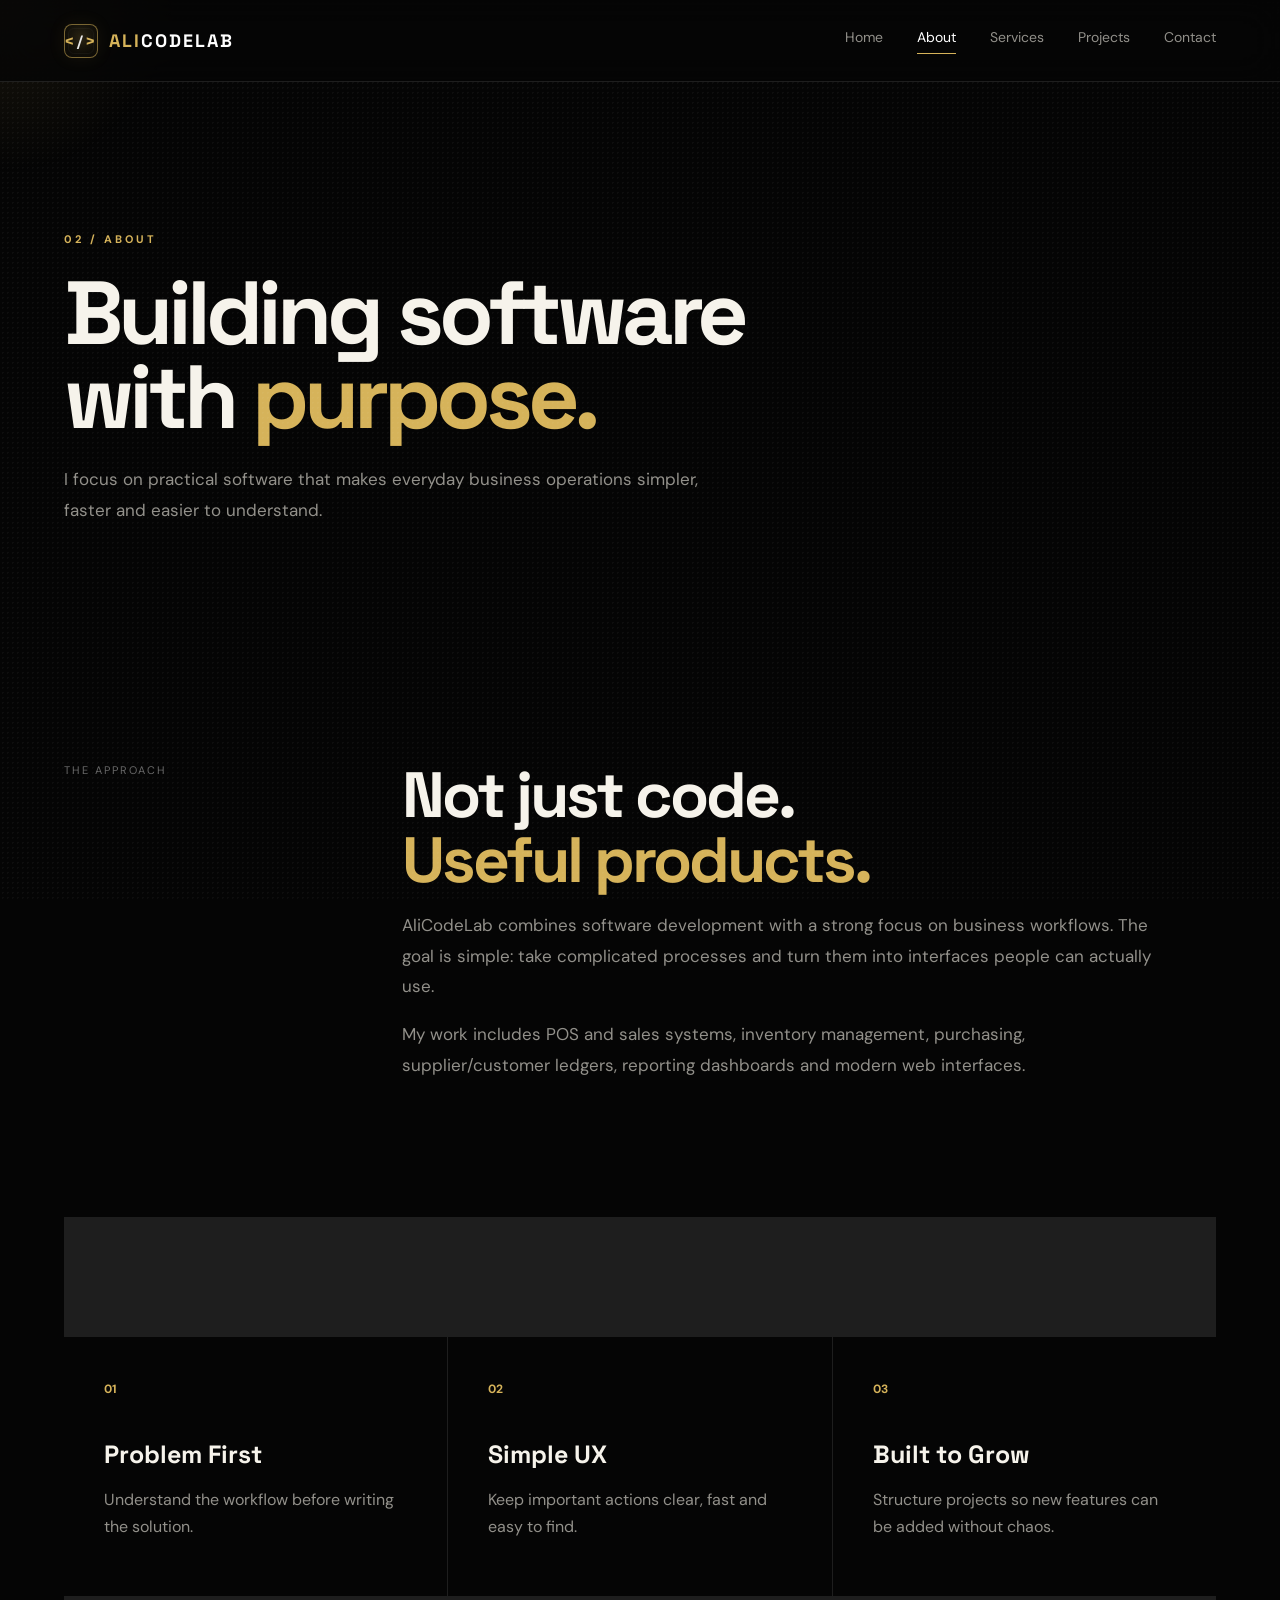
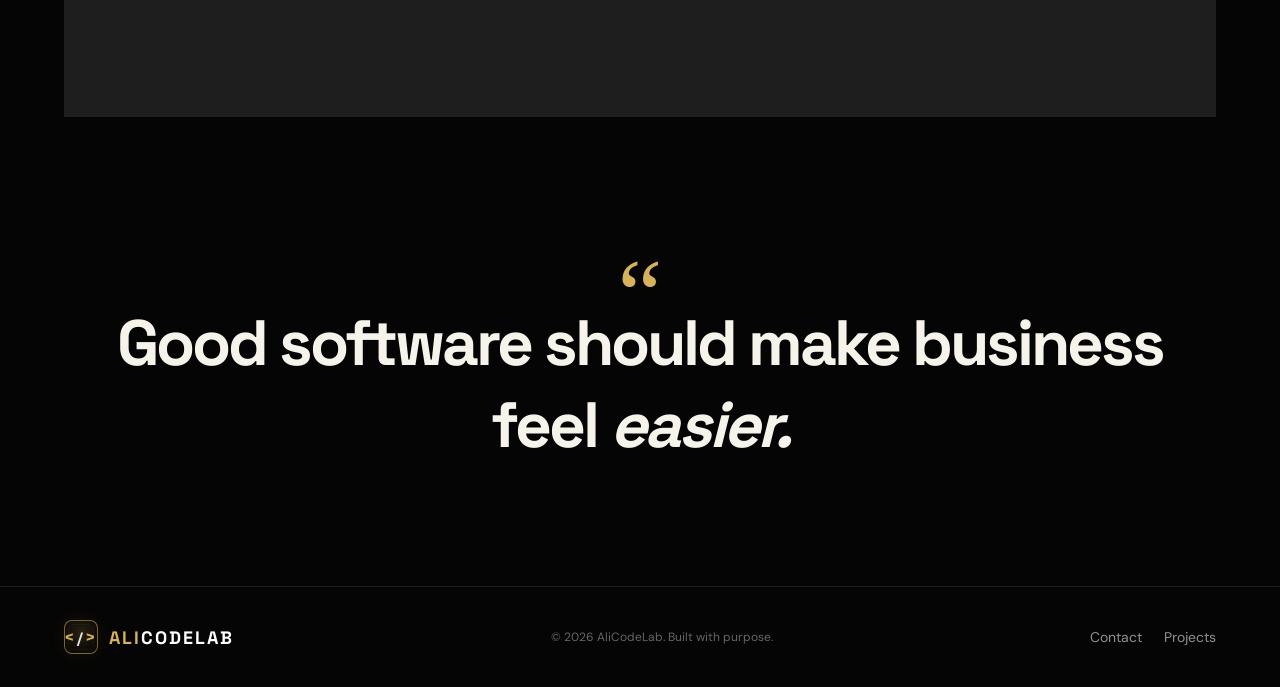
==== about.html @ af2ef1ea "Update print statement from 'Hello' to 'Goodbye'" ====
<!DOCTYPE html>
<html lang="en">

<head>
  <meta charset="UTF-8">
  <meta name="viewport" content="width=device-width, initial-scale=1.0">
  <meta name="description" content="About AliCodeLab software developer.">
  <title>About | AliCodeLab</title>
  <link rel="icon" type="image/svg+xml"
    href="data:image/svg+xml,%3Csvg xmlns='http://www.w3.org/2000/svg' viewBox='0 0 64 64'%3E%3Crect width='64' height='64' rx='14' fill='%23050505'/%3E%3Crect x='2' y='2' width='60' height='60' rx='12' fill='none' stroke='%23d6b35a' stroke-width='3'/%3E%3Cpath d='M24 20L12 32l12 12M40 20l12 12-12 12' fill='none' stroke='%23d6b35a' stroke-width='5' stroke-linecap='round' stroke-linejoin='round'/%3E%3Cpath d='M36 16L28 48' stroke='%23fff4c8' stroke-width='4' stroke-linecap='round'/%3E%3C/svg%3E">
  <style>
    @import url('https://fonts.googleapis.com/css2?family=DM+Sans:wght@400;500;600;700&family=Space+Grotesk:wght@400;500;600;700&display=swap');

    :root {
      --bg: #050505;
      --panel: #0d0d0d;
      --panel2: #111;
      --gold: #d6b35a;
      --gold2: #ffe6a0;
      --text: #f6f3eb;
      --muted: #92908a;
      --line: rgba(255, 255, 255, .10);
      --max: 1240px
    }

    * {
      box-sizing: border-box
    }

    html {
      scroll-behavior: smooth
    }

    body {
      margin: 0;
      background: var(--bg);
      color: var(--text);
      font-family: "DM Sans", sans-serif;
      overflow-x: hidden
    }

    body:before {
      content: "";
      position: fixed;
      inset: 0;
      pointer-events: none;
      opacity: .04;
      background-image: radial-gradient(#fff 1px, transparent 1px);
      background-size: 5px 5px;
      z-index: 10
    }

    .cursor-glow {
      position: fixed;
      width: 380px;
      height: 380px;
      border-radius: 50%;
      background: radial-gradient(circle, rgba(214, 179, 90, .10), transparent 65%);
      pointer-events: none;
      transform: translate(-50%, -50%);
      z-index: 0
    }

    .site-header {
      height: 82px;
      padding: 0 5vw;
      display: flex;
      align-items: center;
      justify-content: space-between;
      border-bottom: 1px solid var(--line);
      position: sticky;
      top: 0;
      background: rgba(5, 5, 5, .82);
      backdrop-filter: blur(18px);
      z-index: 20
    }

    .logo {
      display: flex;
      align-items: center;
      gap: 11px;
      font: 700 18px "Space Grotesk", sans-serif;
      letter-spacing: 2px;
      color: #fff;
      text-decoration: none;
      white-space: nowrap;
    }

    .logo-text b {
      color: var(--gold);
    }

    /* DEVELOPER ICON */
    .dev-icon {
      width: 34px;
      height: 34px;
      display: flex;
      align-items: center;
      justify-content: center;
      gap: 1px;
      border: 1px solid rgba(214, 179, 90, .55);
      background:
        radial-gradient(circle at 50% 40%,
          rgba(214, 179, 90, .18),
          rgba(214, 179, 90, .03) 65%,
          transparent 100%);
      color: var(--gold);
      border-radius: 8px;
      font: 700 17px "Space Grotesk", sans-serif;
      position: relative;
      box-shadow:
        0 0 18px rgba(214, 179, 90, .08),
        inset 0 0 15px rgba(214, 179, 90, .05);
      transition: .35s ease;
    }

    .dev-icon::before {
      content: "";
      position: absolute;
      inset: 3px;
      border-radius: 6px;
      border: 1px solid rgba(255, 255, 255, .035);
      pointer-events: none;
    }

    .dev-icon span:first-child {
      transform: translateX(1px);
    }

    .dev-icon span:last-child {
      transform: translateX(-1px);
    }

    .dev-icon i {
      font-style: normal;
      color: #fff;
      font-size: 15px;
      opacity: .9;
    }

    /* HOVER ANIMATION */
    .logo:hover .dev-icon {
      border-color: var(--gold);
      transform: translateY(-2px) rotate(-2deg);
      box-shadow:
        0 0 25px rgba(214, 179, 90, .20),
        inset 0 0 18px rgba(214, 179, 90, .08);
    }

    .nav {
      display: flex;
      gap: 34px
    }

    .nav a,
    .footer-links a {
      color: var(--muted);
      text-decoration: none;
      font-size: 14px;
      transition: .3s
    }

    .nav a:hover,
    .nav a.active,
    .footer-links a:hover {
      color: #fff
    }

    .nav a.active:after {
      content: "";
      display: block;
      height: 1px;
      background: var(--gold);
      margin-top: 7px
    }

    .menu-toggle {
      display: none;
      background: none;
      border: 0;
      color: #fff;
      font-size: 25px
    }

    .section {
      width: min(var(--max), 90vw);
      margin: auto;
      padding: 120px 0;
      position: relative;
      z-index: 1
    }

    .hero {
      min-height: calc(100vh - 82px);
      display: grid;
      grid-template-columns: 1.05fr .95fr;
      align-items: center;
      gap: 40px
    }

    .eyebrow {
      font-size: 11px;
      letter-spacing: 3px;
      color: var(--gold);
      font-weight: 700
    }

    .eyebrow span {
      display: inline-block;
      width: 8px;
      height: 8px;
      background: var(--gold);
      border-radius: 50%;
      margin-right: 10px;
      box-shadow: 0 0 18px var(--gold)
    }

    h1,
    h2,
    h3 {
      font-family: "Space Grotesk", sans-serif;
      margin: 0
    }

    h1 {
      font-size: clamp(55px, 7vw, 105px);
      line-height: .94;
      letter-spacing: -5px;
      margin: 25px 0
    }

    h1 em,
    h2 span {
      color: var(--gold);
      font-style: normal
    }

    .hero-text,
    .page-hero p {
      max-width: 660px;
      color: var(--muted);
      font-size: 17px;
      line-height: 1.8
    }

    .hero-actions {
      display: flex;
      gap: 14px;
      margin-top: 32px;
      flex-wrap: wrap
    }

    .btn {
      display: inline-flex;
      align-items: center;
      gap: 18px;
      padding: 15px 22px;
      border: 1px solid var(--line);
      border-radius: 2px;
      text-decoration: none;
      font-weight: 700;
      font-size: 13px;
      transition: .3s
    }

    .btn-gold {
      background: var(--gold);
      color: #090909;
      border-color: var(--gold)
    }

    .btn-gold:hover {
      background: var(--gold2);
      transform: translateY(-3px);
      box-shadow: 0 12px 35px rgba(214, 179, 90, .18)
    }

    .btn-ghost {
      color: #fff
    }

    .btn-ghost:hover {
      border-color: var(--gold);
      transform: translateY(-3px)
    }

    .mini-stats {
      display: flex;
      gap: 35px;
      margin-top: 65px
    }

    .mini-stats div {
      border-left: 1px solid var(--gold);
      padding-left: 14px
    }

    .mini-stats strong {
      display: block;
      font: 700 19px "Space Grotesk"
    }

    .mini-stats span {
      font-size: 11px;
      color: var(--muted);
      display: block;
      margin-top: 5px
    }

    .hero-visual {
      min-height: 590px;
      display: grid;
      place-items: center
    }

    .orb-wrap {
      width: min(530px, 90vw);
      height: 530px;
      position: relative
    }

    .orb {
      position: absolute;
      width: 310px;
      height: 310px;
      left: 50%;
      top: 50%;
      transform: translate(-50%, -50%);
      border-radius: 50%;
      background: radial-gradient(circle at 32% 28%, #fff4c8 0, #d6b35a 12%, #705622 42%, #17130a 72%, #050505 100%);
      box-shadow: inset -25px -25px 50px #000, 0 0 90px rgba(214, 179, 90, .16);
      animation: float 6s ease-in-out infinite
    }

    .orb:after {
      content: "";
      position: absolute;
      inset: 20px;
      border-radius: 50%;
      border: 1px solid rgba(255, 255, 255, .18)
    }

    .ring {
      position: absolute;
      border: 1px solid rgba(214, 179, 90, .35);
      border-radius: 50%;
      left: 50%;
      top: 50%;
      transform: translate(-50%, -50%) rotate(25deg)
    }

    .ring-a {
      width: 430px;
      height: 160px;
      animation: spin 11s linear infinite
    }

    .ring-b {
      width: 500px;
      height: 220px;
      transform: translate(-50%, -50%) rotate(-35deg);
      animation: spin 15s linear infinite reverse
    }

    .orbit-dot {
      position: absolute;
      width: 9px;
      height: 9px;
      background: var(--gold);
      border-radius: 50%;
      box-shadow: 0 0 20px var(--gold)
    }

    .dot-a {
      left: 16%;
      top: 48%
    }

    .dot-b {
      right: 15%;
      top: 33%
    }

    .visual-card {
      position: absolute;
      background: rgba(12, 12, 12, .8);
      border: 1px solid var(--line);
      padding: 15px 18px;
      backdrop-filter: blur(10px);
      box-shadow: 0 20px 60px #000
    }

    .visual-card span {
      color: var(--gold);
      font-size: 10px
    }

    .visual-card b {
      display: block;
      font: 700 16px "Space Grotesk";
      margin: 4px 0
    }

    .visual-card small {
      color: var(--muted)
    }

    .card-top {
      right: 2%;
      top: 15%
    }

    .card-bottom {
      left: 0;
      bottom: 15%
    }

    .marquee {
      border-top: 1px solid var(--line);
      border-bottom: 1px solid var(--line);
      padding: 18px 0;
      white-space: nowrap;
      overflow: hidden;
      color: #6f6d67;
      font: 600 12px "Space Grotesk";
      letter-spacing: 2px
    }

    .marquee div {
      animation: marquee 20s linear infinite
    }

    .intro-grid,
    .two-col {
      display: grid;
      grid-template-columns: 25% 1fr;
      gap: 50px
    }

    .section-label {
      font-size: 11px;
      letter-spacing: 2px;
      color: #666
    }

    .big-copy {
      max-width: 850px
    }

    .big-copy h2,
    .prose h2 {
      font-size: clamp(40px, 5vw, 70px);
      line-height: 1.02;
      letter-spacing: -3px
    }

    .big-copy p,
    .prose p {
      color: var(--muted);
      font-size: 17px;
      line-height: 1.8;
      max-width: 760px
    }

    .text-link {
      color: #fff;
      text-decoration: none;
      border-bottom: 1px solid var(--gold);
      padding-bottom: 5px;
      display: inline-block;
      margin-top: 18px
    }

    .text-link span {
      color: var(--gold);
      margin-left: 10px
    }

    .feature-grid {
      display: grid;
      grid-template-columns: repeat(3, 1fr);
      gap: 1px;
      background: var(--line);
      padding: 0
    }

    .feature {
      background: var(--bg);
      padding: 42px;
      min-height: 310px;
      transition: .4s
    }

    .feature:hover {
      background: var(--panel)
    }

    .feature-num {
      color: #555;
      font-size: 11px
    }

    .icon {
      font-size: 32px;
      color: var(--gold);
      margin: 35px 0 20px
    }

    .feature h3 {
      font-size: 24px
    }

    .feature p {
      color: var(--muted);
      line-height: 1.7
    }

    .dark-panel {
      width: 100%;
      padding-left: 10%;
      padding-right: 10%;
      background: linear-gradient(120deg, #101010, #070707);
      border-top: 1px solid var(--line);
      border-bottom: 1px solid var(--line);
      display: flex;
      justify-content: space-between;
      align-items: center;
      gap: 70px
    }

    .dark-panel h2 {
      font-size: clamp(40px, 5vw, 75px);
      line-height: .98;
      margin-top: 20px;
      letter-spacing: -3px
    }

    .dark-panel p {
      max-width: 420px;
      color: var(--muted);
      line-height: 1.8
    }

    .cta {
      text-align: center
    }

    .cta h2 {
      font-size: clamp(45px, 7vw, 90px);
      line-height: .95;
      letter-spacing: -4px;
      margin: 20px 0 40px
    }

    .page-hero {
      padding-top: 150px;
      padding-bottom: 100px
    }

    .page-hero h1 {
      max-width: 900px
    }

    .values {
      display: grid;
      grid-template-columns: repeat(3, 1fr);
      gap: 1px;
      background: var(--line)
    }

    .values article {
      background: var(--bg);
      padding: 40px
    }

    .values b {
      color: var(--gold);
      font-size: 12px
    }

    .values h3 {
      font-size: 25px;
      margin: 40px 0 12px
    }

    .values p {
      color: var(--muted);
      line-height: 1.7
    }

    .quote {
      border-top: 1px solid var(--line);
      text-align: center
    }

    .quote span {
      font: 100px Georgia;
      color: var(--gold);
      display: block;
      height: 65px
    }

    .quote h2 {
      font-size: clamp(38px, 5vw, 68px);
      letter-spacing: -3px
    }

    .service-list {
      padding-top: 30px
    }

    .service {
      display: grid;
      grid-template-columns: 70px 1fr 30px;
      gap: 30px;
      padding: 45px 0;
      border-top: 1px solid var(--line);
      transition: .3s
    }

    .service:last-child {
      border-bottom: 1px solid var(--line)
    }

    .service>span {
      color: var(--gold);
      font-size: 12px
    }

    .service h2 {
      font-size: 34px
    }

    .service p {
      color: var(--muted);
      max-width: 720px;
      line-height: 1.7
    }

    .service>b {
      font-size: 22px;
      color: var(--gold)
    }

    .tags {
      display: flex;
      gap: 8px;
      flex-wrap: wrap
    }

    .tags i {
      font-style: normal;
      font-size: 10px;
      color: #bbb;
      border: 1px solid var(--line);
      padding: 7px 10px
    }

    .project-grid {
      display: grid;
      grid-template-columns: 1fr 1fr;
      gap: 18px
    }

    .project-card {
      border: 1px solid var(--line);
      background: #0a0a0a;
      overflow: hidden
    }

    .project-card.featured {
      grid-column: 1/-1;
      display: grid;
      grid-template-columns: 1.2fr 1fr
    }

    .mock-screen {
      height: 350px;
      background: radial-gradient(circle at 50% 20%, #252015, #090909);
      border-bottom: 1px solid var(--line);
      padding: 35px;
      position: relative;
      overflow: hidden
    }

    .featured .mock-screen {
      height: 440px;
      border: 0
    }

    .mock-top {
      display: flex;
      justify-content: space-between;
      color: var(--gold);
      font: 700 12px "Space Grotesk"
    }

    .mock-top small {
      color: #888
    }

    .mock-chart {
      position: absolute;
      left: 45px;
      right: 45px;
      bottom: 70px;
      height: 150px;
      display: flex;
      align-items: end;
      gap: 10px
    }

    .mock-chart i {
      flex: 1;
      background: linear-gradient(#d6b35a, #4e3f1c);
      border-radius: 4px 4px 0 0;
      height: 30%;
      animation: bars 3s ease-in-out infinite alternate
    }

    .mock-chart i:nth-child(2) {
      height: 55%
    }

    .mock-chart i:nth-child(3) {
      height: 42%
    }

    .mock-chart i:nth-child(4) {
      height: 75%
    }

    .mock-chart i:nth-child(5) {
      height: 62%
    }

    .mock-chart i:nth-child(6) {
      height: 90%
    }

    .mock-cards {
      position: absolute;
      bottom: 25px;
      left: 45px;
      right: 45px;
      display: flex;
      gap: 10px
    }

    .mock-cards b {
      flex: 1;
      border: 1px solid var(--line);
      padding: 10px;
      font-size: 10px;
      color: #999
    }

    .project-info {
      padding: 28px
    }

    .project-info>span {
      font-size: 10px;
      color: var(--gold);
      letter-spacing: 2px
    }

    .project-info h2 {
      font-size: 27px;
      margin: 13px 0
    }

    .project-info p {
      color: var(--muted);
      line-height: 1.7
    }

    .pos {
      display: grid;
      grid-template-columns: 1fr 1fr;
      gap: 15px
    }

    .pos-menu,
    .pos-cart {
      background: #111;
      border: 1px solid var(--line);
      padding: 20px;
      display: flex;
      flex-direction: column;
      gap: 15px;
      font-size: 12px
    }

    .pos-menu>b,
    .pos-cart>b {
      color: var(--gold)
    }

    .pos-cart strong {
      color: var(--gold);
      font-size: 22px;
      margin-top: auto
    }

    .stock-bars {
      position: absolute;
      bottom: 45px;
      left: 45px;
      right: 45px;
      height: 220px;
      display: flex;
      gap: 22px;
      align-items: end
    }

    .stock-bars i {
      flex: 1;
      background: linear-gradient(#d6b35a, #2e2614);
      border-radius: 5px 5px 0 0
    }

    .report-number {
      font: 700 48px "Space Grotesk";
      color: var(--gold);
      margin-top: 20px
    }

    .report-lines {
      margin-top: 45px;
      display: grid;
      gap: 20px
    }

    .report-lines i {
      height: 10px;
      background: #28251d;
      width: 90%
    }

    .report-lines i:nth-child(2) {
      width: 70%
    }

    .report-lines i:nth-child(3) {
      width: 82%
    }

    .report-lines i:nth-child(4) {
      width: 52%
    }

    .contact-grid {
      display: grid;
      grid-template-columns: 1fr 1fr;
      gap: 100px
    }

    .contact-copy h2 {
      font-size: clamp(45px, 5vw, 70px);
      letter-spacing: -3px;
      margin: 22px 0
    }

    .contact-copy>p {
      color: var(--muted);
      line-height: 1.8;
      max-width: 500px
    }

    .contact-items {
      margin-top: 50px;
      display: grid;
      gap: 20px
    }

    .contact-items a {
      color: #fff;
      text-decoration: none;
      border-top: 1px solid var(--line);
      padding-top: 18px
    }

    .contact-items small {
      display: block;
      color: var(--gold);
      font-size: 9px;
      letter-spacing: 2px;
      margin-bottom: 7px
    }

    .contact-items strong {
      font-size: 18px
    }

    .contact-form {
      background: #0b0b0b;
      border: 1px solid var(--line);
      padding: 35px
    }

    .contact-form label {
      display: block;
      color: #aaa;
      font-size: 12px;
      margin-bottom: 22px
    }

    .contact-form input,
    .contact-form textarea {
      display: block;
      width: 100%;
      margin-top: 8px;
      background: #050505;
      border: 1px solid var(--line);
      color: #fff;
      padding: 14px;
      font: inherit;
      outline: 0
    }

    .contact-form input:focus,
    .contact-form textarea:focus {
      border-color: var(--gold)
    }

    .form-note {
      font-size: 10px;
      color: #666;
      line-height: 1.5
    }

    footer {
      border-top: 1px solid var(--line);
      padding: 30px 5vw;
      display: flex;
      justify-content: space-between;
      align-items: center;
      gap: 20px;
      color: #666;
      font-size: 12px
    }

    .footer-links {
      display: flex;
      gap: 22px
    }

    .reveal {
      opacity: 0;
      transform: translateY(25px);
      transition: opacity .8s, transform .8s
    }

    .reveal.show {
      opacity: 1;
      transform: none
    }

    @keyframes float {
      50% {
        transform: translate(-50%, -55%) scale(1.03)
      }
    }

    @keyframes spin {
      to {
        transform: translate(-50%, -50%) rotate(385deg)
      }
    }

    @keyframes marquee {
      to {
        transform: translateX(-50%)
      }
    }

    @keyframes bars {
      to {
        opacity: .65;
        transform: scaleY(.88);
        transform-origin: bottom
      }
    }

    @media(max-width:800px) {
      .site-header {
        height: 70px
      }

      .menu-toggle {
        display: block
      }

      .nav {
        display: none;
        position: absolute;
        top: 70px;
        left: 0;
        right: 0;
        background: #080808;
        border-bottom: 1px solid var(--line);
        padding: 20px 5vw;
        flex-direction: column;
        gap: 18px
      }

      .nav.open {
        display: flex
      }

      .nav a.active:after {
        display: none
      }

      .section {
        padding: 80px 0
      }

      .hero {
        grid-template-columns: 1fr;
        min-height: auto;
        padding-top: 80px
      }

      .hero-visual {
        min-height: 420px
      }

      .orb-wrap {
        height: 420px
      }

      .orb {
        width: 230px;
        height: 230px
      }

      .ring-a {
        width: 330px
      }

      .ring-b {
        width: 390px
      }

      .card-top {
        right: 0
      }

      .card-bottom {
        left: 0
      }

      .mini-stats {
        gap: 16px;
        flex-wrap: wrap;
        margin-top: 45px
      }

      .intro-grid,
      .two-col {
        grid-template-columns: 1fr;
        gap: 25px
      }

      .feature-grid,
      .values,
      .project-grid,
      .contact-grid {
        grid-template-columns: 1fr
      }

      .project-card.featured {
        grid-column: auto;
        display: block
      }

      .featured .mock-screen {
        height: 330px
      }

      .service {
        grid-template-columns: 40px 1fr
      }

      .service>b {
        display: none
      }

      .service h2 {
        font-size: 25px
      }

      .dark-panel {
        display: block;
        padding-left: 5vw;
        padding-right: 5vw
      }

      .dark-panel p {
        margin-top: 30px
      }

      .cta h2 {
        letter-spacing: -2px
      }

      footer {
        flex-direction: column;
        align-items: flex-start
      }

      .page-hero h1 {
        font-size: 58px;
        letter-spacing: -3px
      }
    }
  </style>
</head>

<body>
  <div class="cursor-glow"></div>
  <header class="site-header">
    <a class="logo" href="index.html">

      <span class="dev-icon" aria-hidden="true">
        <span>&lt;</span>
        <i>/</i>
        <span>&gt;</span>
      </span>

      <span class="logo-text">
        <b>ALI</b>CODELAB
      </span>

    </a>

    <button class="menu-toggle">☰</button>
    <nav class="nav"><a href="index.html">Home</a><a class="active" href="about.html">About</a><a
        href="services.html">Services</a><a href="projects.html">Projects</a><a href="contact.html">Contact</a></nav>
  </header>
  <main>
    <section class="page-hero section">
      <div class="eyebrow">02 / ABOUT</div>
      <h1>Building software<br>with <em>purpose.</em></h1>
      <p>I focus on practical software that makes everyday business operations simpler, faster and easier to understand.
      </p>
    </section>
    <section class="section two-col">
      <div class="section-label">THE APPROACH</div>
      <div class="prose">
        <h2>Not just code.<br><span>Useful products.</span></h2>
        <p>AliCodeLab combines software development with a strong focus on business workflows. The goal is simple: take
          complicated processes and turn them into interfaces people can actually use.</p>
        <p>My work includes POS and sales systems, inventory management, purchasing, supplier/customer ledgers,
          reporting dashboards and modern web interfaces.</p>
      </div>
    </section>
    <section class="section values">
      <article><b>01</b>
        <h3>Problem First</h3>
        <p>Understand the workflow before writing the solution.</p>
      </article>
      <article><b>02</b>
        <h3>Simple UX</h3>
        <p>Keep important actions clear, fast and easy to find.</p>
      </article>
      <article><b>03</b>
        <h3>Built to Grow</h3>
        <p>Structure projects so new features can be added without chaos.</p>
      </article>
    </section>
    <section class="section quote"><span>“</span>
      <h2>Good software should make business feel <em>easier.</em></h2>
    </section>
  </main>
  <footer>
    <a class="logo" href="index.html">

      <span class="dev-icon" aria-hidden="true">
        <span>&lt;</span>
        <i>/</i>
        <span>&gt;</span>
      </span>

      <span class="logo-text">
        <b>ALI</b>CODELAB
      </span>

    </a>
    <p>© 2026 AliCodeLab. Built with purpose.</p>
    <div class="footer-links"><a href="contact.html">Contact</a><a href="projects.html">Projects</a></div>
  </footer>
  <script>
    const menu = document.querySelector('.menu-toggle'), nav = document.querySelector('.nav'); if (menu) menu.addEventListener('click', () => nav.classList.toggle('open'));
    const glow = document.querySelector('.cursor-glow'); window.addEventListener('pointermove', e => { if (glow) { glow.style.left = e.clientX + 'px'; glow.style.top = e.clientY + 'px' } });
    const obs = new IntersectionObserver(entries => entries.forEach(e => { if (e.isIntersecting) e.target.classList.add('show') }), { threshold: .12 }); document.querySelectorAll('.reveal').forEach(el => obs.observe(el));
    document.querySelectorAll('a[href]').forEach(a => { if (a.hostname === location.hostname && a.pathname === location.pathname && a.hash) { a.addEventListener('click', e => { const t = document.querySelector(a.hash); if (t) { e.preventDefault(); t.scrollIntoView({ behavior: 'smooth' }) } }) } });
  </script>
</body>

</html>
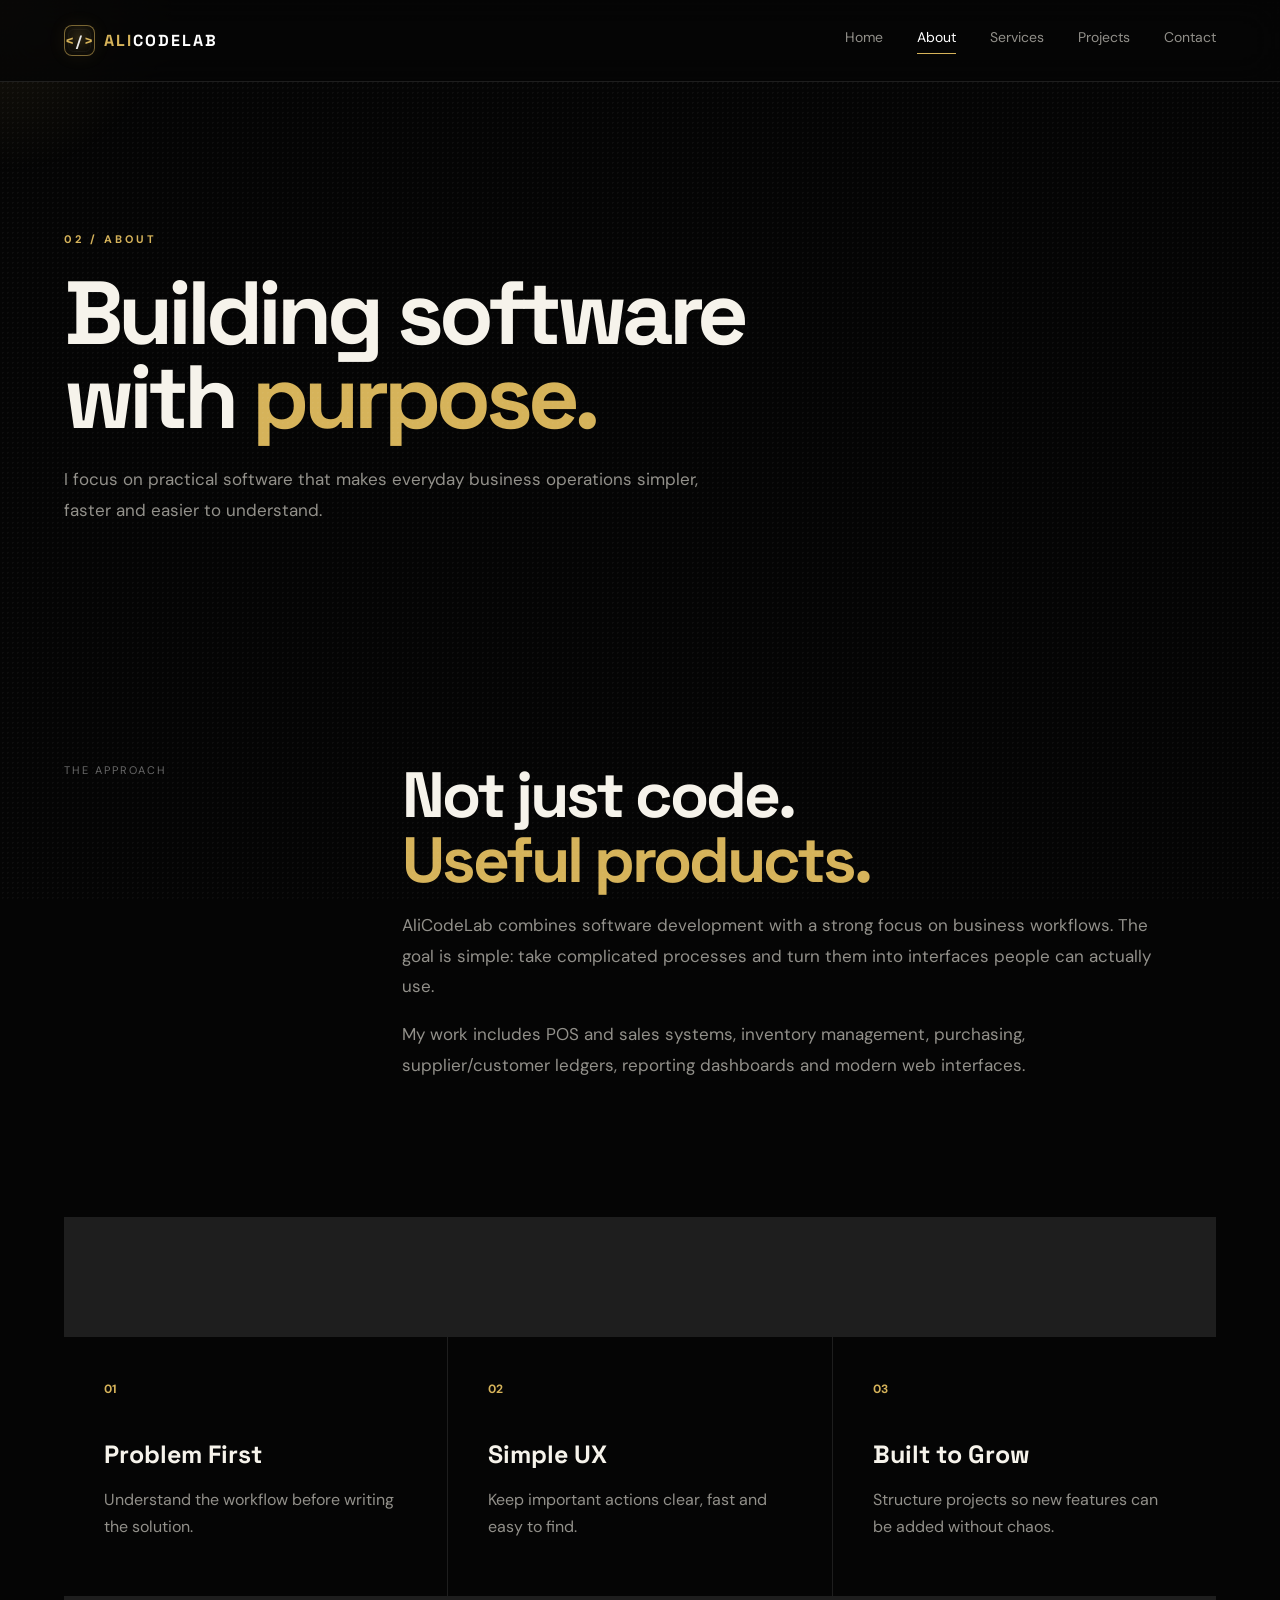
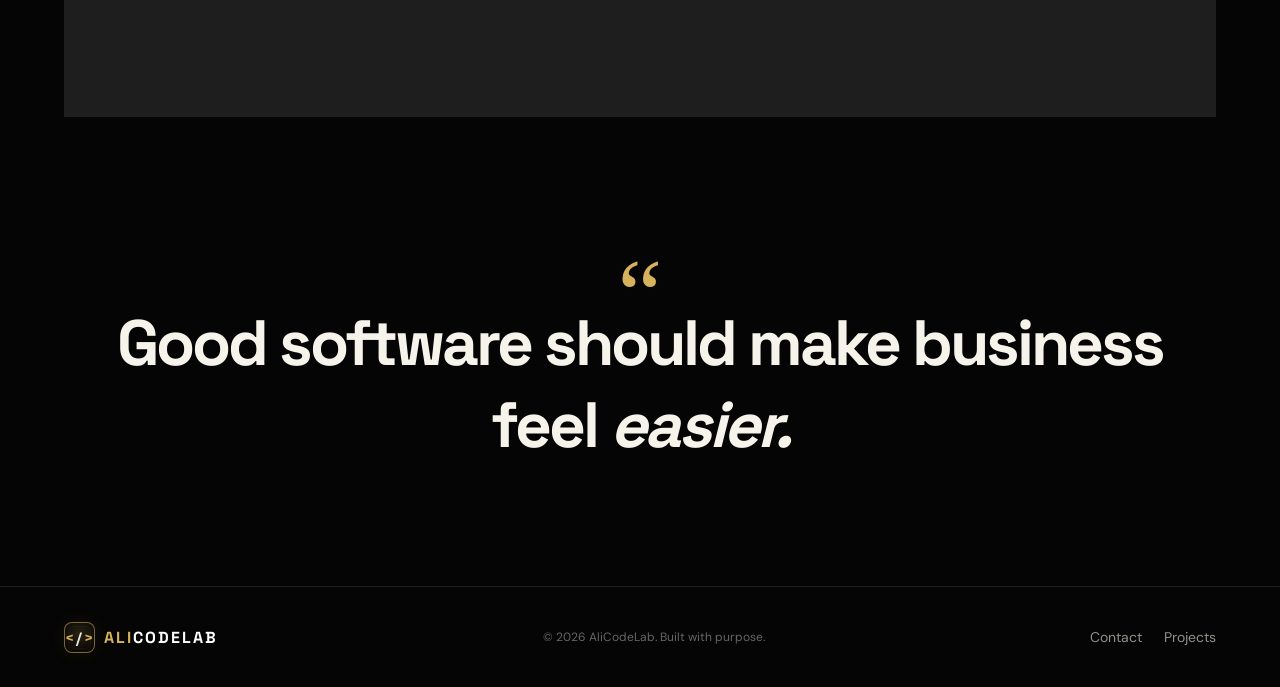
==== commit 07d51c47: "Enhance styles for logo and dev icon Added styles for logo and developer icon." ====
--- a/about.html
+++ b/about.html
@@ -1115,6 +1115,17 @@
         font-size: 58px;
         letter-spacing: -3px
       }
+    }
+
+    .logo {
+      gap: 9px;
+      font-size: 16px;
+    }
+
+    .dev-icon {
+      width: 31px;
+      height: 31px;
+      font-size: 15px;
     }
   </style>
 </head>
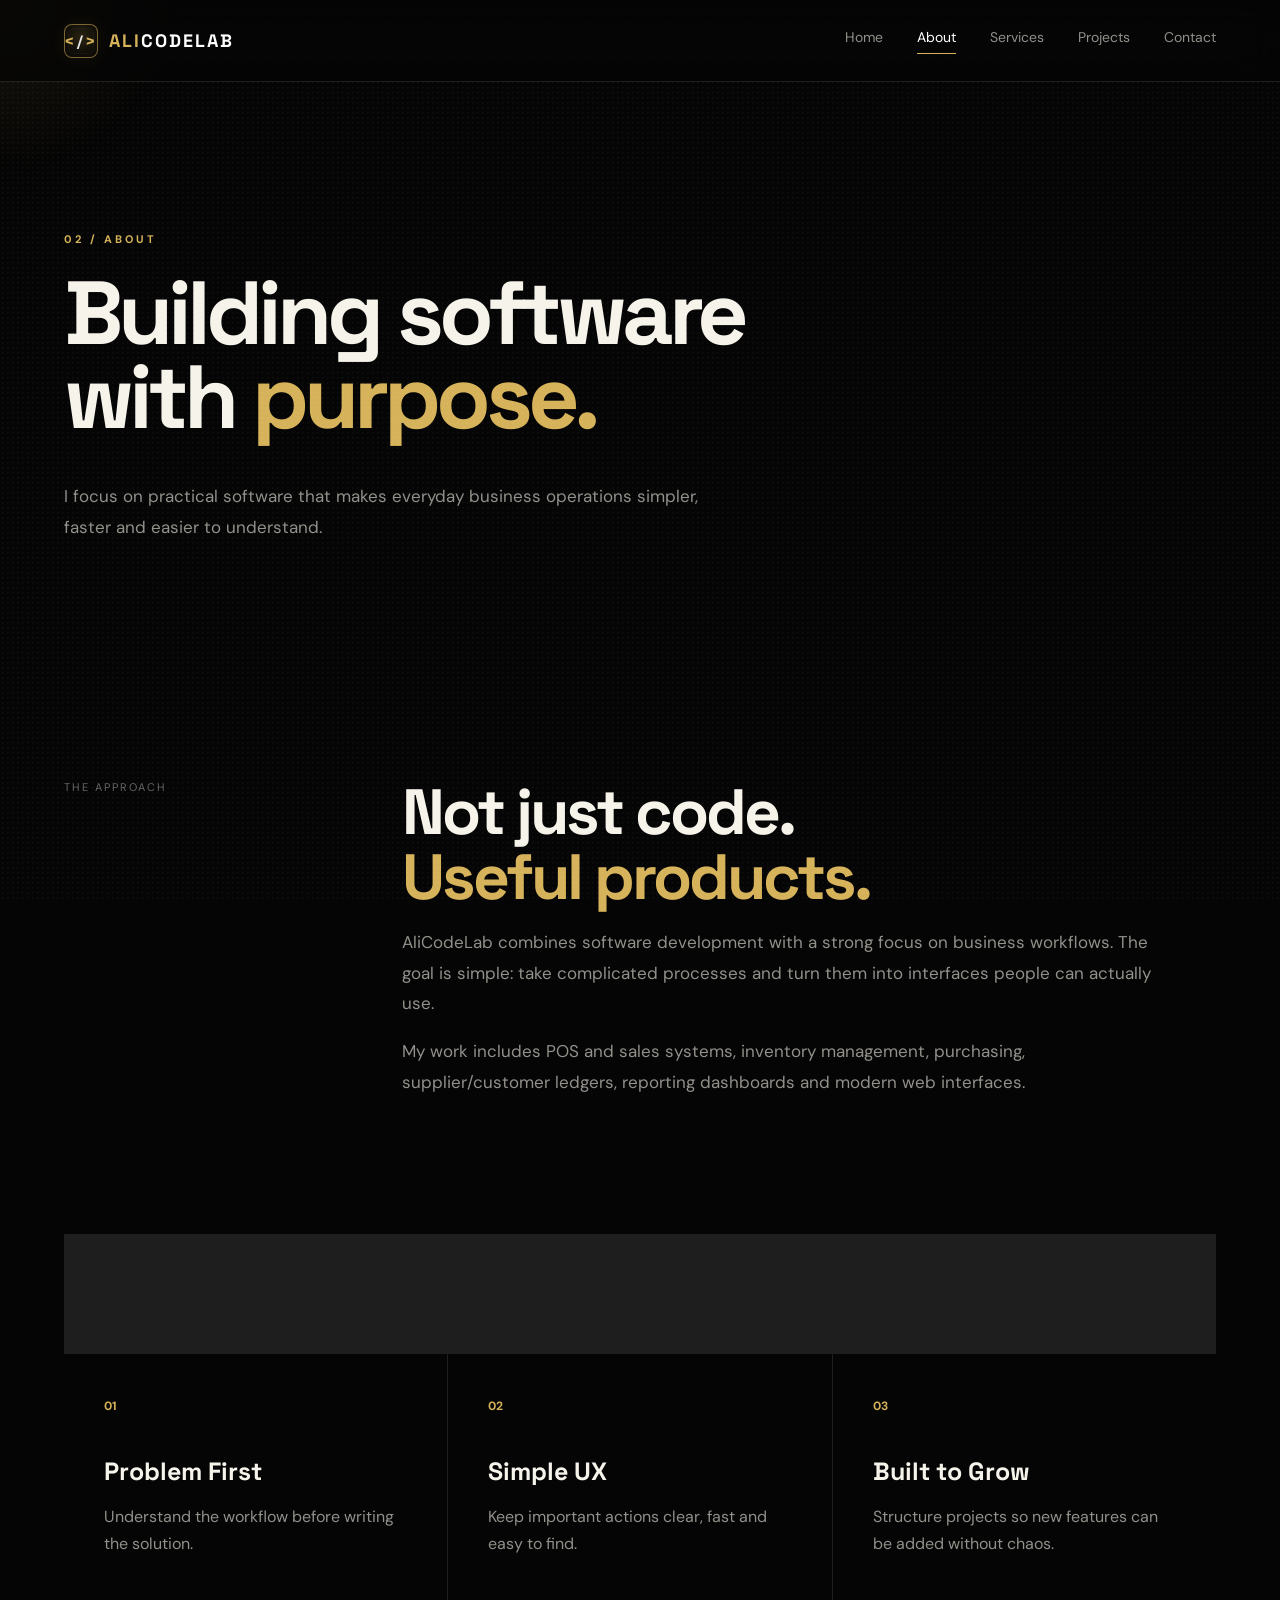
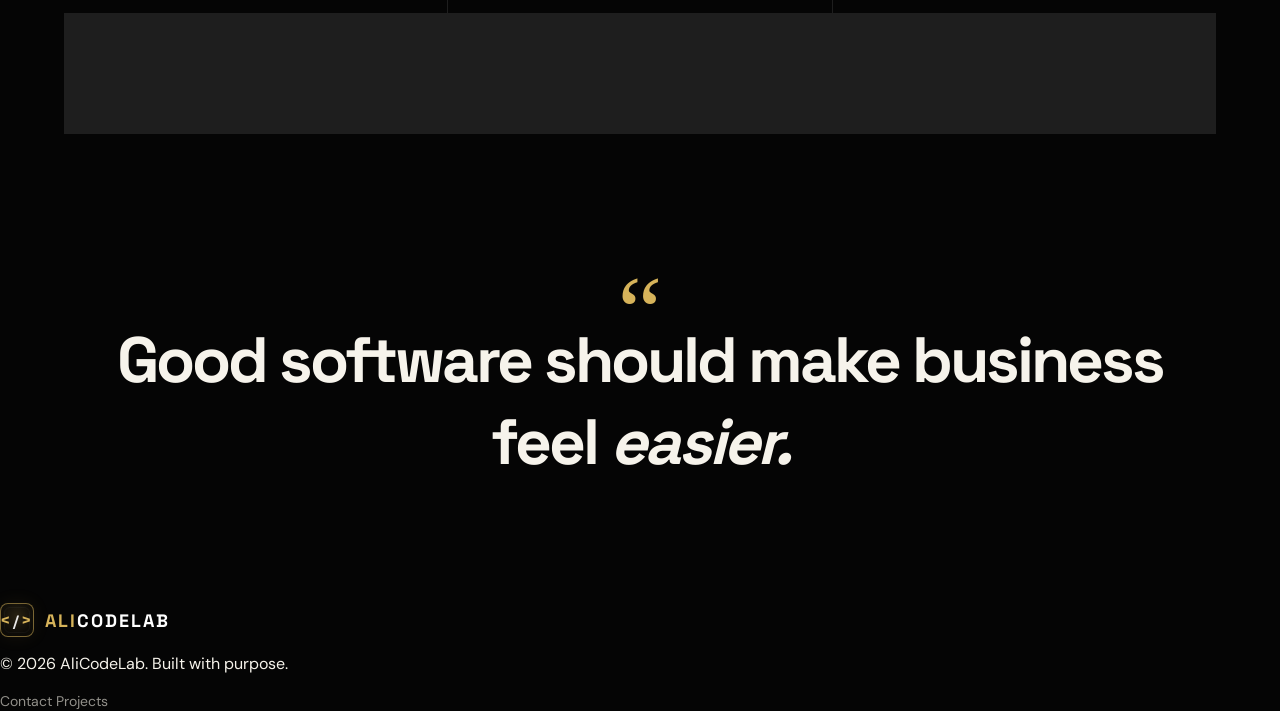
==== commit 37f07627: "Add files via upload" ====
--- a/about.html
+++ b/about.html
@@ -5,9 +5,13 @@
   <meta charset="UTF-8">
   <meta name="viewport" content="width=device-width, initial-scale=1.0">
   <meta name="description" content="About AliCodeLab software developer.">
+  <meta name="theme-color" content="#050505">
   <title>About | AliCodeLab</title>
+
+  <!-- PREMIUM BLACK + GOLD DEVELOPER FAVICON -->
   <link rel="icon" type="image/svg+xml"
-    href="data:image/svg+xml,%3Csvg xmlns='http://www.w3.org/2000/svg' viewBox='0 0 64 64'%3E%3Crect width='64' height='64' rx='14' fill='%23050505'/%3E%3Crect x='2' y='2' width='60' height='60' rx='12' fill='none' stroke='%23d6b35a' stroke-width='3'/%3E%3Cpath d='M24 20L12 32l12 12M40 20l12 12-12 12' fill='none' stroke='%23d6b35a' stroke-width='5' stroke-linecap='round' stroke-linejoin='round'/%3E%3Cpath d='M36 16L28 48' stroke='%23fff4c8' stroke-width='4' stroke-linecap='round'/%3E%3C/svg%3E">
+    href="data:image/svg+xml,%3Csvg xmlns='http://www.w3.org/2000/svg' viewBox='0 0 64 64'%3E%3Cdefs%3E%3CradialGradient id='bg' cx='50%25' cy='35%25'%3E%3Cstop offset='0' stop-color='%23201b0f'/%3E%3Cstop offset='0.65' stop-color='%230d0d0d'/%3E%3Cstop offset='1' stop-color='%23030303'/%3E%3C/radialGradient%3E%3Cfilter id='glow'%3E%3CfeGaussianBlur stdDeviation='2.2' result='blur'/%3E%3CfeMerge%3E%3CfeMergeNode in='blur'/%3E%3CfeMergeNode in='SourceGraphic'/%3E%3C/feMerge%3E%3C/filter%3E%3C/defs%3E%3Crect x='3' y='3' width='58' height='58' rx='14' fill='url(%23bg)' stroke='%23d6b35a' stroke-width='2'/%3E%3Crect x='7' y='7' width='50' height='50' rx='11' fill='none' stroke='%23d6b35a' stroke-opacity='.18'/%3E%3Cpath d='M25 20 L14 32 L25 44' fill='none' stroke='%23d6b35a' stroke-width='4.5' stroke-linecap='round' stroke-linejoin='round' filter='url(%23glow)'/%3E%3Cpath d='M39 20 L50 32 L39 44' fill='none' stroke='%23d6b35a' stroke-width='4.5' stroke-linecap='round' stroke-linejoin='round' filter='url(%23glow)'/%3E%3Cpath d='M36 17 L28 47' fill='none' stroke='%23fff1c4' stroke-width='3.5' stroke-linecap='round'/%3E%3Ccircle cx='32' cy='10' r='1.5' fill='%23ffe6a0'/%3E%3C/svg%3E">
+
   <style>
     @import url('https://fonts.googleapis.com/css2?family=DM+Sans:wght@400;500;600;700&family=Space+Grotesk:wght@400;500;600;700&display=swap');
 
@@ -60,6 +64,10 @@
       transform: translate(-50%, -50%);
       z-index: 0
     }
+
+    /* ================================
+       HEADER
+    ================================= */
 
     .site-header {
       height: 82px;
@@ -179,8 +187,13 @@
       background: none;
       border: 0;
       color: #fff;
-      font-size: 25px
-    }
+      font-size: 25px;
+      cursor: pointer
+    }
+
+    /* ================================
+       GENERAL
+    ================================= */
 
     .section {
       width: min(var(--max), 90vw);
@@ -307,127 +320,21 @@
       margin-top: 5px
     }
 
-    .hero-visual {
-      min-height: 590px;
-      display: grid;
-      place-items: center
-    }
-
-    .orb-wrap {
-      width: min(530px, 90vw);
-      height: 530px;
-      position: relative
-    }
-
-    .orb {
-      position: absolute;
-      width: 310px;
-      height: 310px;
-      left: 50%;
-      top: 50%;
-      transform: translate(-50%, -50%);
-      border-radius: 50%;
-      background: radial-gradient(circle at 32% 28%, #fff4c8 0, #d6b35a 12%, #705622 42%, #17130a 72%, #050505 100%);
-      box-shadow: inset -25px -25px 50px #000, 0 0 90px rgba(214, 179, 90, .16);
-      animation: float 6s ease-in-out infinite
-    }
-
-    .orb:after {
-      content: "";
-      position: absolute;
-      inset: 20px;
-      border-radius: 50%;
-      border: 1px solid rgba(255, 255, 255, .18)
-    }
-
-    .ring {
-      position: absolute;
-      border: 1px solid rgba(214, 179, 90, .35);
-      border-radius: 50%;
-      left: 50%;
-      top: 50%;
-      transform: translate(-50%, -50%) rotate(25deg)
-    }
-
-    .ring-a {
-      width: 430px;
-      height: 160px;
-      animation: spin 11s linear infinite
-    }
-
-    .ring-b {
-      width: 500px;
-      height: 220px;
-      transform: translate(-50%, -50%) rotate(-35deg);
-      animation: spin 15s linear infinite reverse
-    }
-
-    .orbit-dot {
-      position: absolute;
-      width: 9px;
-      height: 9px;
-      background: var(--gold);
-      border-radius: 50%;
-      box-shadow: 0 0 20px var(--gold)
-    }
-
-    .dot-a {
-      left: 16%;
-      top: 48%
-    }
-
-    .dot-b {
-      right: 15%;
-      top: 33%
-    }
-
-    .visual-card {
-      position: absolute;
-      background: rgba(12, 12, 12, .8);
-      border: 1px solid var(--line);
-      padding: 15px 18px;
-      backdrop-filter: blur(10px);
-      box-shadow: 0 20px 60px #000
-    }
-
-    .visual-card span {
-      color: var(--gold);
-      font-size: 10px
-    }
-
-    .visual-card b {
-      display: block;
-      font: 700 16px "Space Grotesk";
-      margin: 4px 0
-    }
-
-    .visual-card small {
-      color: var(--muted)
-    }
-
-    .card-top {
-      right: 2%;
-      top: 15%
-    }
-
-    .card-bottom {
-      left: 0;
-      bottom: 15%
-    }
-
-    .marquee {
-      border-top: 1px solid var(--line);
-      border-bottom: 1px solid var(--line);
-      padding: 18px 0;
-      white-space: nowrap;
-      overflow: hidden;
-      color: #6f6d67;
-      font: 600 12px "Space Grotesk";
-      letter-spacing: 2px
-    }
-
-    .marquee div {
-      animation: marquee 20s linear infinite
+    /* ================================
+       ABOUT PAGE
+    ================================= */
+
+    .page-hero {
+      padding-top: 150px;
+      padding-bottom: 100px;
+      min-height: 62vh;
+      display: flex;
+      flex-direction: column;
+      justify-content: center
+    }
+
+    .page-hero h1 {
+      max-width: 900px
     }
 
     .intro-grid,
@@ -476,91 +383,6 @@
       margin-left: 10px
     }
 
-    .feature-grid {
-      display: grid;
-      grid-template-columns: repeat(3, 1fr);
-      gap: 1px;
-      background: var(--line);
-      padding: 0
-    }
-
-    .feature {
-      background: var(--bg);
-      padding: 42px;
-      min-height: 310px;
-      transition: .4s
-    }
-
-    .feature:hover {
-      background: var(--panel)
-    }
-
-    .feature-num {
-      color: #555;
-      font-size: 11px
-    }
-
-    .icon {
-      font-size: 32px;
-      color: var(--gold);
-      margin: 35px 0 20px
-    }
-
-    .feature h3 {
-      font-size: 24px
-    }
-
-    .feature p {
-      color: var(--muted);
-      line-height: 1.7
-    }
-
-    .dark-panel {
-      width: 100%;
-      padding-left: 10%;
-      padding-right: 10%;
-      background: linear-gradient(120deg, #101010, #070707);
-      border-top: 1px solid var(--line);
-      border-bottom: 1px solid var(--line);
-      display: flex;
-      justify-content: space-between;
-      align-items: center;
-      gap: 70px
-    }
-
-    .dark-panel h2 {
-      font-size: clamp(40px, 5vw, 75px);
-      line-height: .98;
-      margin-top: 20px;
-      letter-spacing: -3px
-    }
-
-    .dark-panel p {
-      max-width: 420px;
-      color: var(--muted);
-      line-height: 1.8
-    }
-
-    .cta {
-      text-align: center
-    }
-
-    .cta h2 {
-      font-size: clamp(45px, 7vw, 90px);
-      line-height: .95;
-      letter-spacing: -4px;
-      margin: 20px 0 40px
-    }
-
-    .page-hero {
-      padding-top: 150px;
-      padding-bottom: 100px
-    }
-
-    .page-hero h1 {
-      max-width: 900px
-    }
-
     .values {
       display: grid;
       grid-template-columns: repeat(3, 1fr);
@@ -570,7 +392,13 @@
 
     .values article {
       background: var(--bg);
-      padding: 40px
+      padding: 40px;
+      transition: .4s
+    }
+
+    .values article:hover {
+      background: var(--panel);
+      transform: translateY(-5px)
     }
 
     .values b {
@@ -605,369 +433,38 @@
       letter-spacing: -3px
     }
 
-    .service-list {
-      padding-top: 30px
-    }
-
-    .service {
-      display: grid;
-      grid-template-columns: 70px 1fr 30px;
-      gap: 30px;
-      padding: 45px 0;
-      border-top: 1px solid var(--line);
-      transition: .3s
-    }
-
-    .service:last-child {
-      border-bottom: 1px solid var(--line)
-    }
-
-    .service>span {
-      color: var(--gold);
-      font-size: 12px
-    }
-
-    .service h2 {
-      font-size: 34px
-    }
-
-    .service p {
-      color: var(--muted);
-      max-width: 720px;
-      line-height: 1.7
-    }
-
-    .service>b {
-      font-size: 22px;
-      color: var(--gold)
-    }
-
-    .tags {
-      display: flex;
-      gap: 8px;
-      flex-wrap: wrap
-    }
-
-    .tags i {
-      font-style: normal;
-      font-size: 10px;
-      color: #bbb;
-      border: 1px solid var(--line);
-      padding: 7px 10px
-    }
-
-    .project-grid {
-      display: grid;
-      grid-template-columns: 1fr 1fr;
-      gap: 18px
-    }
-
-    .project-card {
-      border: 1px solid var(--line);
-      background: #0a0a0a;
-      overflow: hidden
-    }
-
-    .project-card.featured {
-      grid-column: 1/-1;
-      display: grid;
-      grid-template-columns: 1.2fr 1fr
-    }
-
-    .mock-screen {
-      height: 350px;
-      background: radial-gradient(circle at 50% 20%, #252015, #090909);
-      border-bottom: 1px solid var(--line);
-      padding: 35px;
-      position: relative;
-      overflow: hidden
-    }
-
-    .featured .mock-screen {
-      height: 440px;
-      border: 0
-    }
-
-    .mock-top {
-      display: flex;
-      justify-content: space-between;
-      color: var(--gold);
-      font: 700 12px "Space Grotesk"
-    }
-
-    .mock-top small {
-      color: #888
-    }
-
-    .mock-chart {
-      position: absolute;
-      left: 45px;
-      right: 45px;
-      bottom: 70px;
-      height: 150px;
-      display: flex;
-      align-items: end;
-      gap: 10px
-    }
-
-    .mock-chart i {
-      flex: 1;
-      background: linear-gradient(#d6b35a, #4e3f1c);
-      border-radius: 4px 4px 0 0;
-      height: 30%;
-      animation: bars 3s ease-in-out infinite alternate
-    }
-
-    .mock-chart i:nth-child(2) {
-      height: 55%
-    }
-
-    .mock-chart i:nth-child(3) {
-      height: 42%
-    }
-
-    .mock-chart i:nth-child(4) {
-      height: 75%
-    }
-
-    .mock-chart i:nth-child(5) {
-      height: 62%
-    }
-
-    .mock-chart i:nth-child(6) {
-      height: 90%
-    }
-
-    .mock-cards {
-      position: absolute;
-      bottom: 25px;
-      left: 45px;
-      right: 45px;
-      display: flex;
-      gap: 10px
-    }
-
-    .mock-cards b {
-      flex: 1;
-      border: 1px solid var(--line);
-      padding: 10px;
-      font-size: 10px;
-      color: #999
-    }
-
-    .project-info {
-      padding: 28px
-    }
-
-    .project-info>span {
-      font-size: 10px;
-      color: var(--gold);
-      letter-spacing: 2px
-    }
-
-    .project-info h2 {
-      font-size: 27px;
-      margin: 13px 0
-    }
-
-    .project-info p {
-      color: var(--muted);
-      line-height: 1.7
-    }
-
-    .pos {
-      display: grid;
-      grid-template-columns: 1fr 1fr;
-      gap: 15px
-    }
-
-    .pos-menu,
-    .pos-cart {
-      background: #111;
-      border: 1px solid var(--line);
-      padding: 20px;
-      display: flex;
-      flex-direction: column;
-      gap: 15px;
-      font-size: 12px
-    }
-
-    .pos-menu>b,
-    .pos-cart>b {
-      color: var(--gold)
-    }
-
-    .pos-cart strong {
-      color: var(--gold);
-      font-size: 22px;
-      margin-top: auto
-    }
-
-    .stock-bars {
-      position: absolute;
-      bottom: 45px;
-      left: 45px;
-      right: 45px;
-      height: 220px;
-      display: flex;
-      gap: 22px;
-      align-items: end
-    }
-
-    .stock-bars i {
-      flex: 1;
-      background: linear-gradient(#d6b35a, #2e2614);
-      border-radius: 5px 5px 0 0
-    }
-
-    .report-number {
-      font: 700 48px "Space Grotesk";
-      color: var(--gold);
-      margin-top: 20px
-    }
-
-    .report-lines {
-      margin-top: 45px;
-      display: grid;
-      gap: 20px
-    }
-
-    .report-lines i {
-      height: 10px;
-      background: #28251d;
-      width: 90%
-    }
-
-    .report-lines i:nth-child(2) {
-      width: 70%
-    }
-
-    .report-lines i:nth-child(3) {
-      width: 82%
-    }
-
-    .report-lines i:nth-child(4) {
-      width: 52%
-    }
-
-    .contact-grid {
-      display: grid;
-      grid-template-columns: 1fr 1fr;
-      gap: 100px
-    }
-
-    .contact-copy h2 {
-      font-size: clamp(45px, 5vw, 70px);
-      letter-spacing: -3px;
-      margin: 22px 0
-    }
-
-    .contact-copy>p {
-      color: var(--muted);
-      line-height: 1.8;
-      max-width: 500px
-    }
-
-    .contact-items {
-      margin-top: 50px;
-      display: grid;
-      gap: 20px
-    }
-
-    .contact-items a {
-      color: #fff;
-      text-decoration: none;
-      border-top: 1px solid var(--line);
-      padding-top: 18px
-    }
-
-    .contact-items small {
-      display: block;
-      color: var(--gold);
-      font-size: 9px;
-      letter-spacing: 2px;
-      margin-bottom: 7px
-    }
-
-    .contact-items strong {
-      font-size: 18px
-    }
-
-    .contact-form {
-      background: #0b0b0b;
-      border: 1px solid var(--line);
-      padding: 35px
-    }
-
-    .contact-form label {
-      display: block;
-      color: #aaa;
-      font-size: 12px;
-      margin-bottom: 22px
-    }
-
-    .contact-form input,
-    .contact-form textarea {
-      display: block;
-      width: 100%;
-      margin-top: 8px;
-      background: #050505;
-      border: 1px solid var(--line);
-      color: #fff;
-      padding: 14px;
-      font: inherit;
-      outline: 0
-    }
-
-    .contact-form input:focus,
-    .contact-form textarea:focus {
-      border-color: var(--gold)
-    }
-
-    .form-note {
-      font-size: 10px;
-      color: #666;
-      line-height: 1.5
-    }
-
-    footer {
-      border-top: 1px solid var(--line);
-      padding: 30px 5vw;
-      display: flex;
-      justify-content: space-between;
-      align-items: center;
-      gap: 20px;
-      color: #666;
-      font-size: 12px
-    }
-
-    .footer-links {
-      display: flex;
-      gap: 22px
-    }
+    /* ================================
+       REVEAL ANIMATION
+    ================================= */
 
     .reveal {
       opacity: 0;
-      transform: translateY(25px);
-      transition: opacity .8s, transform .8s
+      transform: translateY(45px);
+      transition:
+        opacity .85s cubic-bezier(.22, 1, .36, 1),
+        transform .85s cubic-bezier(.22, 1, .36, 1)
     }
 
     .reveal.show {
       opacity: 1;
-      transform: none
-    }
-
-    @keyframes float {
-      50% {
-        transform: translate(-50%, -55%) scale(1.03)
-      }
-    }
-
-    @keyframes spin {
-      to {
-        transform: translate(-50%, -50%) rotate(385deg)
-      }
-    }
+      transform: translateY(0)
+    }
+
+    .reveal-delay-1 {
+      transition-delay: .10s
+    }
+
+    .reveal-delay-2 {
+      transition-delay: .20s
+    }
+
+    .reveal-delay-3 {
+      transition-delay: .30s
+    }
+
+    /* ================================
+       ANIMATIONS
+    ================================= */
 
     @keyframes marquee {
       to {
@@ -975,13 +472,9 @@
       }
     }
 
-    @keyframes bars {
-      to {
-        opacity: .65;
-        transform: scaleY(.88);
-        transform-origin: bottom
-      }
-    }
+    /* ================================
+       MOBILE
+    ================================= */
 
     @media(max-width:800px) {
       .site-header {
@@ -1017,45 +510,10 @@
         padding: 80px 0
       }
 
-      .hero {
-        grid-template-columns: 1fr;
+      .page-hero {
         min-height: auto;
-        padding-top: 80px
-      }
-
-      .hero-visual {
-        min-height: 420px
-      }
-
-      .orb-wrap {
-        height: 420px
-      }
-
-      .orb {
-        width: 230px;
-        height: 230px
-      }
-
-      .ring-a {
-        width: 330px
-      }
-
-      .ring-b {
-        width: 390px
-      }
-
-      .card-top {
-        right: 0
-      }
-
-      .card-bottom {
-        left: 0
-      }
-
-      .mini-stats {
-        gap: 16px;
-        flex-wrap: wrap;
-        margin-top: 45px
+        padding-top: 100px;
+        padding-bottom: 70px
       }
 
       .intro-grid,
@@ -1064,45 +522,11 @@
         gap: 25px
       }
 
-      .feature-grid,
-      .values,
-      .project-grid,
-      .contact-grid {
+      .values {
         grid-template-columns: 1fr
       }
 
-      .project-card.featured {
-        grid-column: auto;
-        display: block
-      }
-
-      .featured .mock-screen {
-        height: 330px
-      }
-
-      .service {
-        grid-template-columns: 40px 1fr
-      }
-
-      .service>b {
-        display: none
-      }
-
-      .service h2 {
-        font-size: 25px
-      }
-
-      .dark-panel {
-        display: block;
-        padding-left: 5vw;
-        padding-right: 5vw
-      }
-
-      .dark-panel p {
-        margin-top: 30px
-      }
-
-      .cta h2 {
+      .quote h2 {
         letter-spacing: -2px
       }
 
@@ -1115,24 +539,52 @@
         font-size: 58px;
         letter-spacing: -3px
       }
-    }
-
-    .logo {
-      gap: 9px;
-      font-size: 16px;
-    }
-
-    .dev-icon {
-      width: 31px;
-      height: 31px;
-      font-size: 15px;
+
+      .logo {
+        gap: 9px;
+        font-size: 16px
+      }
+
+      .dev-icon {
+        width: 31px;
+        height: 31px;
+        font-size: 15px
+      }
+    }
+
+    /* ================================
+       REDUCED MOTION
+    ================================= */
+
+    @media(prefers-reduced-motion:reduce) {
+      html {
+        scroll-behavior: auto
+      }
+
+      .reveal {
+        opacity: 1;
+        transform: none;
+        transition: none
+      }
+
+      .logo:hover .dev-icon,
+      .values article:hover {
+        transform: none
+      }
     }
   </style>
 </head>
 
 <body>
+
   <div class="cursor-glow"></div>
+
+  <!-- ================================
+       HEADER
+  ================================= -->
+
   <header class="site-header">
+
     <a class="logo" href="index.html">
 
       <span class="dev-icon" aria-hidden="true">
@@ -1147,46 +599,132 @@
 
     </a>
 
-    <button class="menu-toggle">☰</button>
-    <nav class="nav"><a href="index.html">Home</a><a class="active" href="about.html">About</a><a
-        href="services.html">Services</a><a href="projects.html">Projects</a><a href="contact.html">Contact</a></nav>
+    <button class="menu-toggle" aria-label="Open menu" aria-expanded="false">☰</button>
+
+    <nav class="nav">
+      <a href="index.html">Home</a>
+      <a class="active" href="about.html">About</a>
+      <a href="services.html">Services</a>
+      <a href="projects.html">Projects</a>
+      <a href="contact.html">Contact</a>
+    </nav>
+
   </header>
+
+  <!-- ================================
+       MAIN
+  ================================= -->
+
   <main>
+
+    <!-- ABOUT HERO -->
+
     <section class="page-hero section">
-      <div class="eyebrow">02 / ABOUT</div>
-      <h1>Building software<br>with <em>purpose.</em></h1>
-      <p>I focus on practical software that makes everyday business operations simpler, faster and easier to understand.
+
+      <div class="eyebrow reveal">02 / ABOUT</div>
+
+      <h1 class="reveal reveal-delay-1">
+        Building software<br>
+        with <em>purpose.</em>
+      </h1>
+
+      <p class="reveal reveal-delay-2">
+        I focus on practical software that makes everyday business operations simpler, faster and easier to understand.
       </p>
+
     </section>
+
+    <!-- APPROACH -->
+
     <section class="section two-col">
-      <div class="section-label">THE APPROACH</div>
-      <div class="prose">
-        <h2>Not just code.<br><span>Useful products.</span></h2>
-        <p>AliCodeLab combines software development with a strong focus on business workflows. The goal is simple: take
-          complicated processes and turn them into interfaces people can actually use.</p>
-        <p>My work includes POS and sales systems, inventory management, purchasing, supplier/customer ledgers,
-          reporting dashboards and modern web interfaces.</p>
+
+      <div class="section-label reveal">
+        THE APPROACH
       </div>
+
+      <div class="prose reveal reveal-delay-1">
+
+        <h2>
+          Not just code.<br>
+          <span>Useful products.</span>
+        </h2>
+
+        <p>
+          AliCodeLab combines software development with a strong focus on business workflows.
+          The goal is simple: take complicated processes and turn them into interfaces people can actually use.
+        </p>
+
+        <p>
+          My work includes POS and sales systems, inventory management, purchasing,
+          supplier/customer ledgers, reporting dashboards and modern web interfaces.
+        </p>
+
+      </div>
+
     </section>
+
+    <!-- VALUES -->
+
     <section class="section values">
-      <article><b>01</b>
+
+      <article class="reveal">
+
+        <b>01</b>
+
         <h3>Problem First</h3>
-        <p>Understand the workflow before writing the solution.</p>
+
+        <p>
+          Understand the workflow before writing the solution.
+        </p>
+
       </article>
-      <article><b>02</b>
+
+      <article class="reveal reveal-delay-1">
+
+        <b>02</b>
+
         <h3>Simple UX</h3>
-        <p>Keep important actions clear, fast and easy to find.</p>
+
+        <p>
+          Keep important actions clear, fast and easy to find.
+        </p>
+
       </article>
-      <article><b>03</b>
+
+      <article class="reveal reveal-delay-2">
+
+        <b>03</b>
+
         <h3>Built to Grow</h3>
-        <p>Structure projects so new features can be added without chaos.</p>
+
+        <p>
+          Structure projects so new features can be added without chaos.
+        </p>
+
       </article>
+
     </section>
-    <section class="section quote"><span>“</span>
-      <h2>Good software should make business feel <em>easier.</em></h2>
+
+    <!-- QUOTE -->
+
+    <section class="section quote">
+
+      <span class="reveal">“</span>
+
+      <h2 class="reveal reveal-delay-1">
+        Good software should make business feel <em>easier.</em>
+      </h2>
+
     </section>
+
   </main>
+
+  <!-- ================================
+       FOOTER
+  ================================= -->
+
   <footer>
+
     <a class="logo" href="index.html">
 
       <span class="dev-icon" aria-hidden="true">
@@ -1200,15 +738,155 @@
       </span>
 
     </a>
-    <p>© 2026 AliCodeLab. Built with purpose.</p>
-    <div class="footer-links"><a href="contact.html">Contact</a><a href="projects.html">Projects</a></div>
+
+    <p>
+      © 2026 AliCodeLab. Built with purpose.
+    </p>
+
+    <div class="footer-links">
+      <a href="contact.html">Contact</a>
+      <a href="projects.html">Projects</a>
+    </div>
+
   </footer>
+
+  <!-- ================================
+       JAVASCRIPT
+  ================================= -->
+
   <script>
-    const menu = document.querySelector('.menu-toggle'), nav = document.querySelector('.nav'); if (menu) menu.addEventListener('click', () => nav.classList.toggle('open'));
-    const glow = document.querySelector('.cursor-glow'); window.addEventListener('pointermove', e => { if (glow) { glow.style.left = e.clientX + 'px'; glow.style.top = e.clientY + 'px' } });
-    const obs = new IntersectionObserver(entries => entries.forEach(e => { if (e.isIntersecting) e.target.classList.add('show') }), { threshold: .12 }); document.querySelectorAll('.reveal').forEach(el => obs.observe(el));
-    document.querySelectorAll('a[href]').forEach(a => { if (a.hostname === location.hostname && a.pathname === location.pathname && a.hash) { a.addEventListener('click', e => { const t = document.querySelector(a.hash); if (t) { e.preventDefault(); t.scrollIntoView({ behavior: 'smooth' }) } }) } });
+
+    /* ================================
+       MOBILE MENU
+    ================================= */
+
+    const menu = document.querySelector('.menu-toggle');
+    const nav = document.querySelector('.nav');
+
+    if (menu && nav) {
+
+      menu.addEventListener('click', () => {
+
+        nav.classList.toggle('open');
+
+        const isOpen = nav.classList.contains('open');
+
+        menu.setAttribute(
+          'aria-expanded',
+          isOpen ? 'true' : 'false'
+        );
+
+      });
+
+    }
+
+    /* ================================
+       CLOSE MOBILE MENU AFTER CLICK
+    ================================= */
+
+    document.querySelectorAll('.nav a').forEach(link => {
+
+      link.addEventListener('click', () => {
+
+        if (nav && nav.classList.contains('open')) {
+
+          nav.classList.remove('open');
+
+          if (menu) {
+            menu.setAttribute(
+              'aria-expanded',
+              'false'
+            );
+          }
+
+        }
+
+      });
+
+    });
+
+    /* ================================
+       CURSOR GLOW
+    ================================= */
+
+    const glow = document.querySelector('.cursor-glow');
+
+    window.addEventListener('pointermove', e => {
+
+      if (glow) {
+
+        glow.style.left = e.clientX + 'px';
+        glow.style.top = e.clientY + 'px';
+
+      }
+
+    });
+
+    /* ================================
+       SCROLL + PAGE REVEAL
+    ================================= */
+
+    const revealElements = document.querySelectorAll('.reveal');
+
+    const obs = new IntersectionObserver(
+      entries => {
+
+        entries.forEach(entry => {
+
+          if (entry.isIntersecting) {
+
+            entry.target.classList.add('show');
+
+            /* Run the reveal only once */
+            obs.unobserve(entry.target);
+
+          }
+
+        });
+
+      },
+      {
+        threshold: .12,
+        rootMargin: "0px 0px -40px 0px"
+      }
+    );
+
+    revealElements.forEach(el => obs.observe(el));
+
+    /* ================================
+       SAME PAGE SMOOTH LINKS
+    ================================= */
+
+    document.querySelectorAll('a[href]').forEach(a => {
+
+      if (
+        a.hostname === location.hostname &&
+        a.pathname === location.pathname &&
+        a.hash
+      ) {
+
+        a.addEventListener('click', e => {
+
+          const t = document.querySelector(a.hash);
+
+          if (t) {
+
+            e.preventDefault();
+
+            t.scrollIntoView({
+              behavior: 'smooth'
+            });
+
+          }
+
+        });
+
+      }
+
+    });
+
   </script>
+
 </body>
 
 </html>
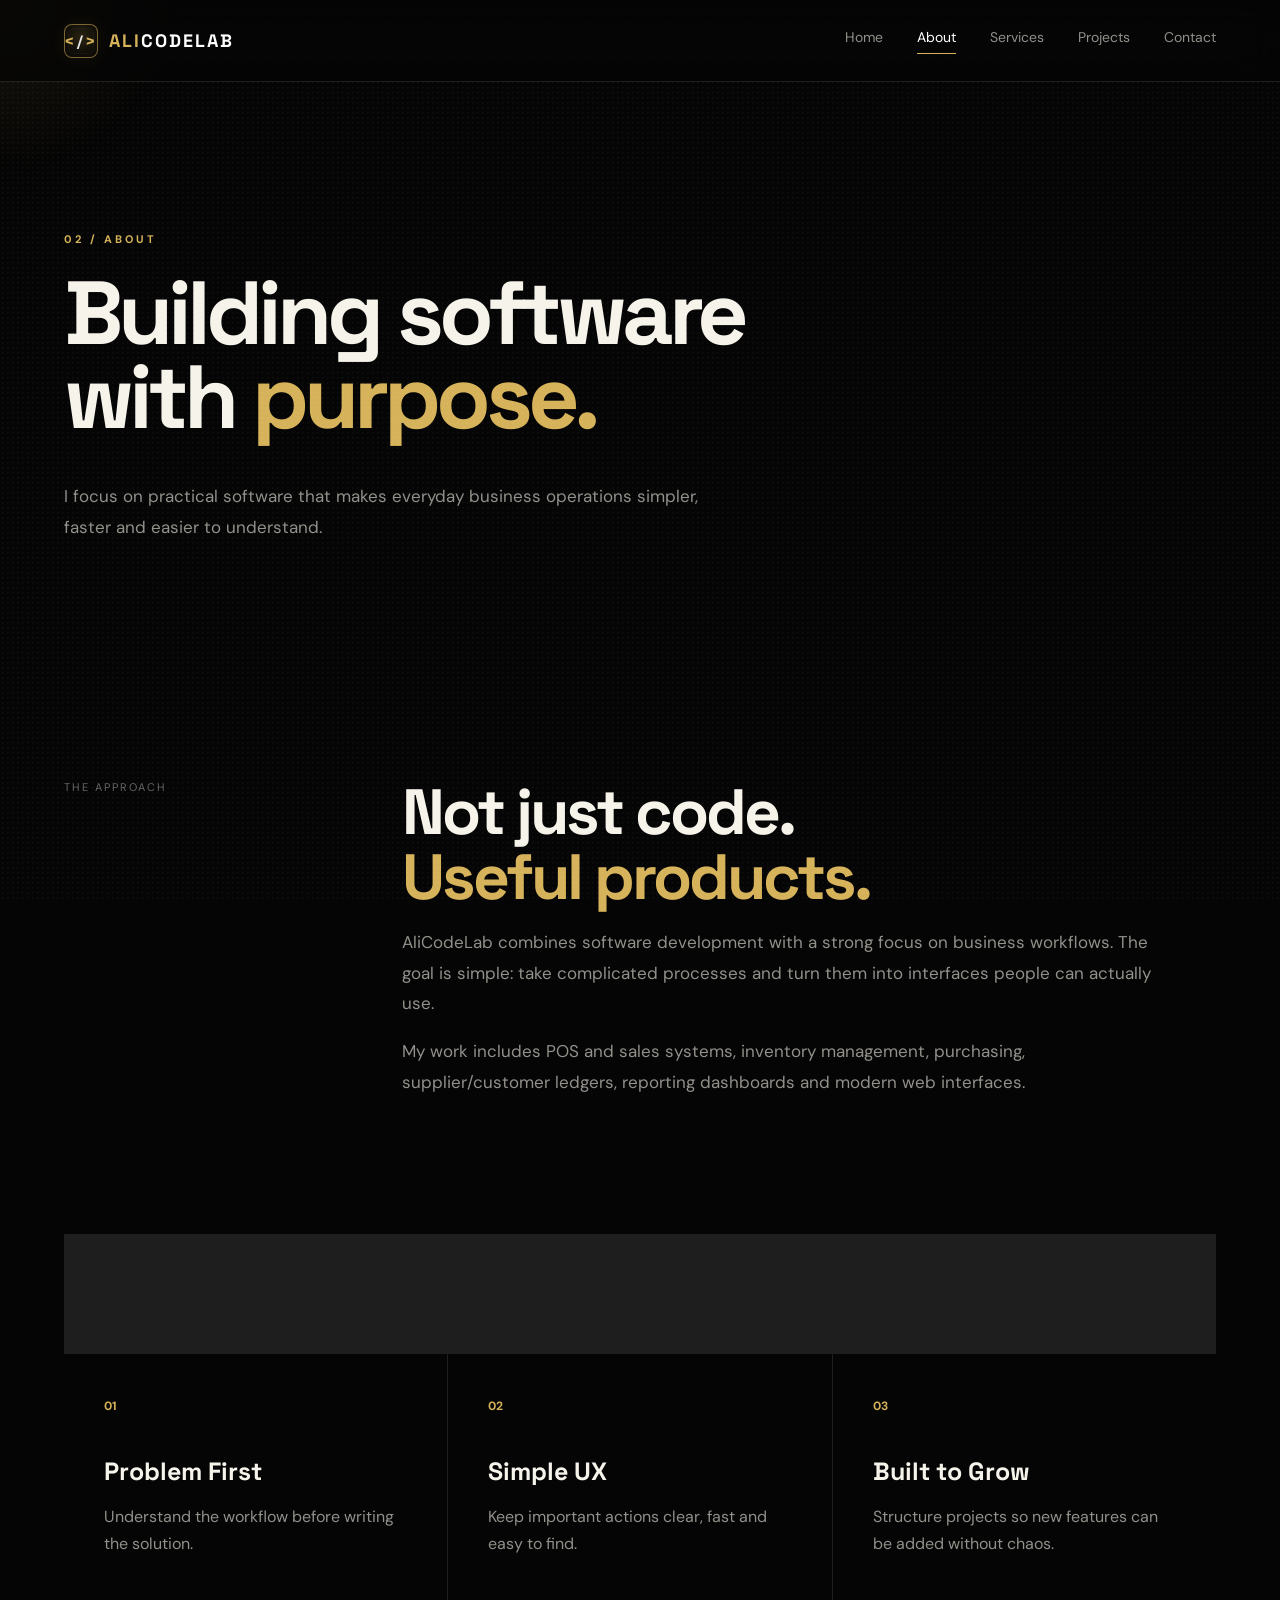
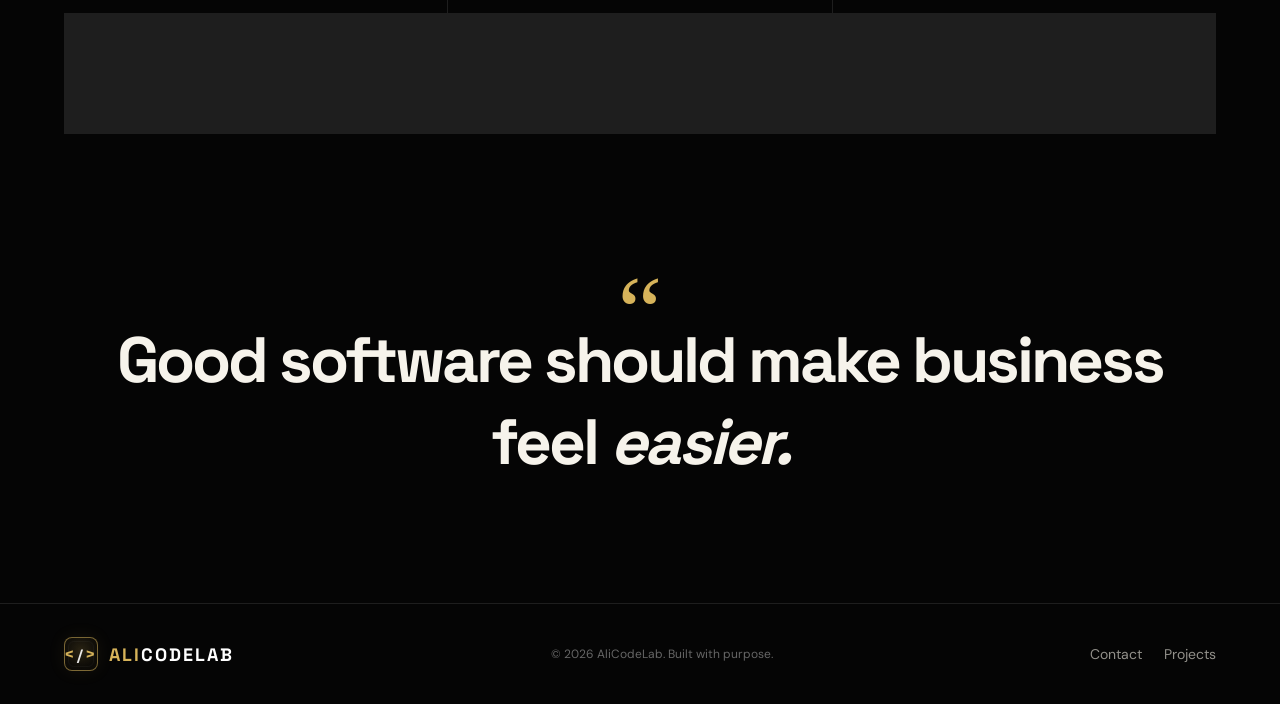
==== commit 80c1adee: "Simplify reveal animations and footer structure Refactor reveal animations and clean up related clas" ====
--- a/about.html
+++ b/about.html
@@ -434,32 +434,38 @@
     }
 
     /* ================================
-       REVEAL ANIMATION
+       FOOTER
+    ================================= */
+
+    footer {
+      border-top: 1px solid var(--line);
+      padding: 30px 5vw;
+      display: flex;
+      justify-content: space-between;
+      align-items: center;
+      gap: 20px;
+      color: #666;
+      font-size: 12px;
+    }
+
+    .footer-links {
+      display: flex;
+      gap: 22px;
+    }
+
+    /* ================================
+       REVEAL ANIMATION (matches index.html)
     ================================= */
 
     .reveal {
       opacity: 0;
-      transform: translateY(45px);
-      transition:
-        opacity .85s cubic-bezier(.22, 1, .36, 1),
-        transform .85s cubic-bezier(.22, 1, .36, 1)
+      transform: translateY(25px);
+      transition: opacity .8s, transform .8s;
     }
 
     .reveal.show {
       opacity: 1;
-      transform: translateY(0)
-    }
-
-    .reveal-delay-1 {
-      transition-delay: .10s
-    }
-
-    .reveal-delay-2 {
-      transition-delay: .20s
-    }
-
-    .reveal-delay-3 {
-      transition-delay: .30s
+      transform: none;
     }
 
     /* ================================
@@ -623,12 +629,12 @@
 
       <div class="eyebrow reveal">02 / ABOUT</div>
 
-      <h1 class="reveal reveal-delay-1">
+      <h1 class="reveal">
         Building software<br>
         with <em>purpose.</em>
       </h1>
 
-      <p class="reveal reveal-delay-2">
+      <p class="reveal">
         I focus on practical software that makes everyday business operations simpler, faster and easier to understand.
       </p>
 
@@ -642,7 +648,7 @@
         THE APPROACH
       </div>
 
-      <div class="prose reveal reveal-delay-1">
+      <div class="prose reveal">
 
         <h2>
           Not just code.<br>
@@ -679,7 +685,7 @@
 
       </article>
 
-      <article class="reveal reveal-delay-1">
+      <article class="reveal">
 
         <b>02</b>
 
@@ -691,7 +697,7 @@
 
       </article>
 
-      <article class="reveal reveal-delay-2">
+      <article class="reveal">
 
         <b>03</b>
 
@@ -711,7 +717,7 @@
 
       <span class="reveal">“</span>
 
-      <h2 class="reveal reveal-delay-1">
+      <h2 class="reveal">
         Good software should make business feel <em>easier.</em>
       </h2>
 
@@ -823,35 +829,34 @@
     });
 
     /* ================================
-       SCROLL + PAGE REVEAL
-    ================================= */
-
-    const revealElements = document.querySelectorAll('.reveal');
+       SCROLL REVEAL (matches index.html: re-triggers, no unobserve)
+    ================================= */
 
     const obs = new IntersectionObserver(
+
       entries => {
 
-        entries.forEach(entry => {
-
-          if (entry.isIntersecting) {
-
-            entry.target.classList.add('show');
-
-            /* Run the reveal only once */
-            obs.unobserve(entry.target);
+        entries.forEach(e => {
+
+          if (e.isIntersecting) {
+
+            e.target.classList.add('show');
 
           }
 
         });
 
       },
+
       {
-        threshold: .12,
-        rootMargin: "0px 0px -40px 0px"
-      }
+        threshold: .12
+      }
+
     );
 
-    revealElements.forEach(el => obs.observe(el));
+    document
+      .querySelectorAll('.reveal')
+      .forEach(el => obs.observe(el));
 
     /* ================================
        SAME PAGE SMOOTH LINKS
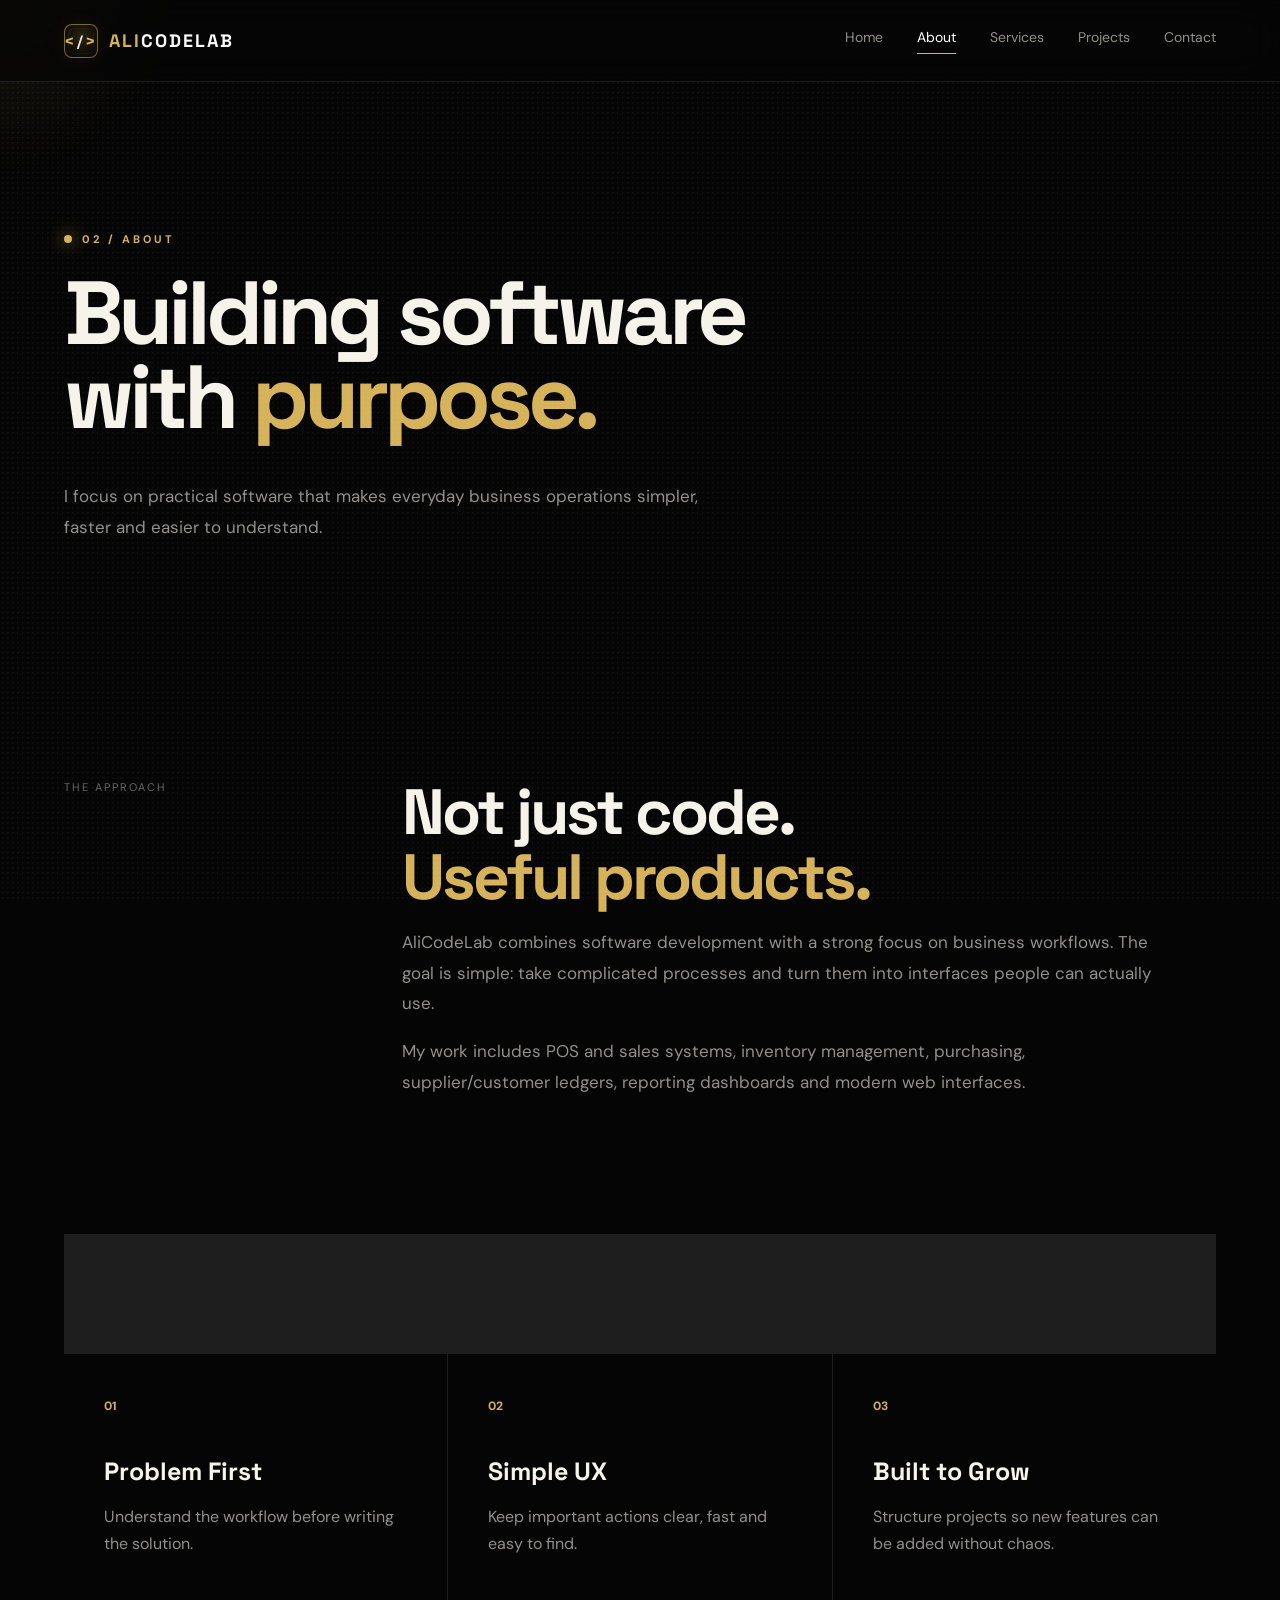
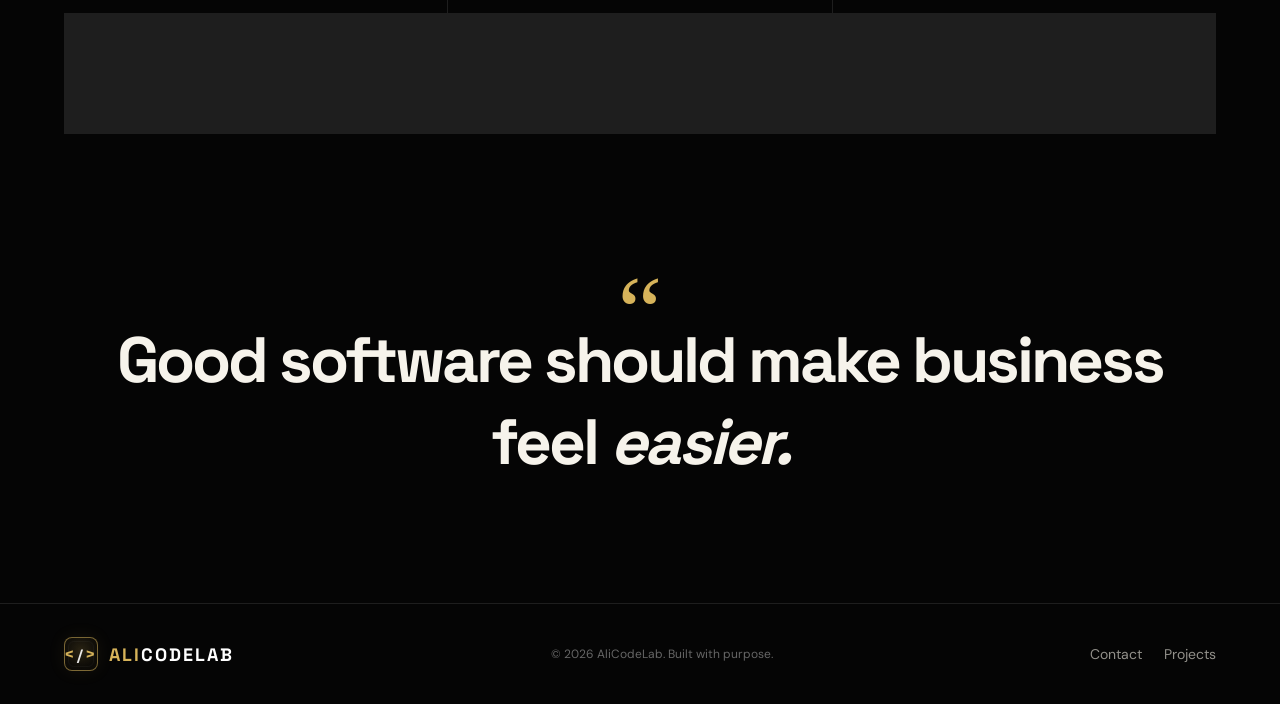
==== commit 3b3d8f5b: "Modify eyebrow section and add newline at EOF Added a span tag around the eyebrow text and ensured n" ====
--- a/about.html
+++ b/about.html
@@ -627,7 +627,7 @@
 
     <section class="page-hero section">
 
-      <div class="eyebrow reveal">02 / ABOUT</div>
+      <div class="eyebrow reveal"><span></span>02 / ABOUT</div>
 
       <h1 class="reveal">
         Building software<br>
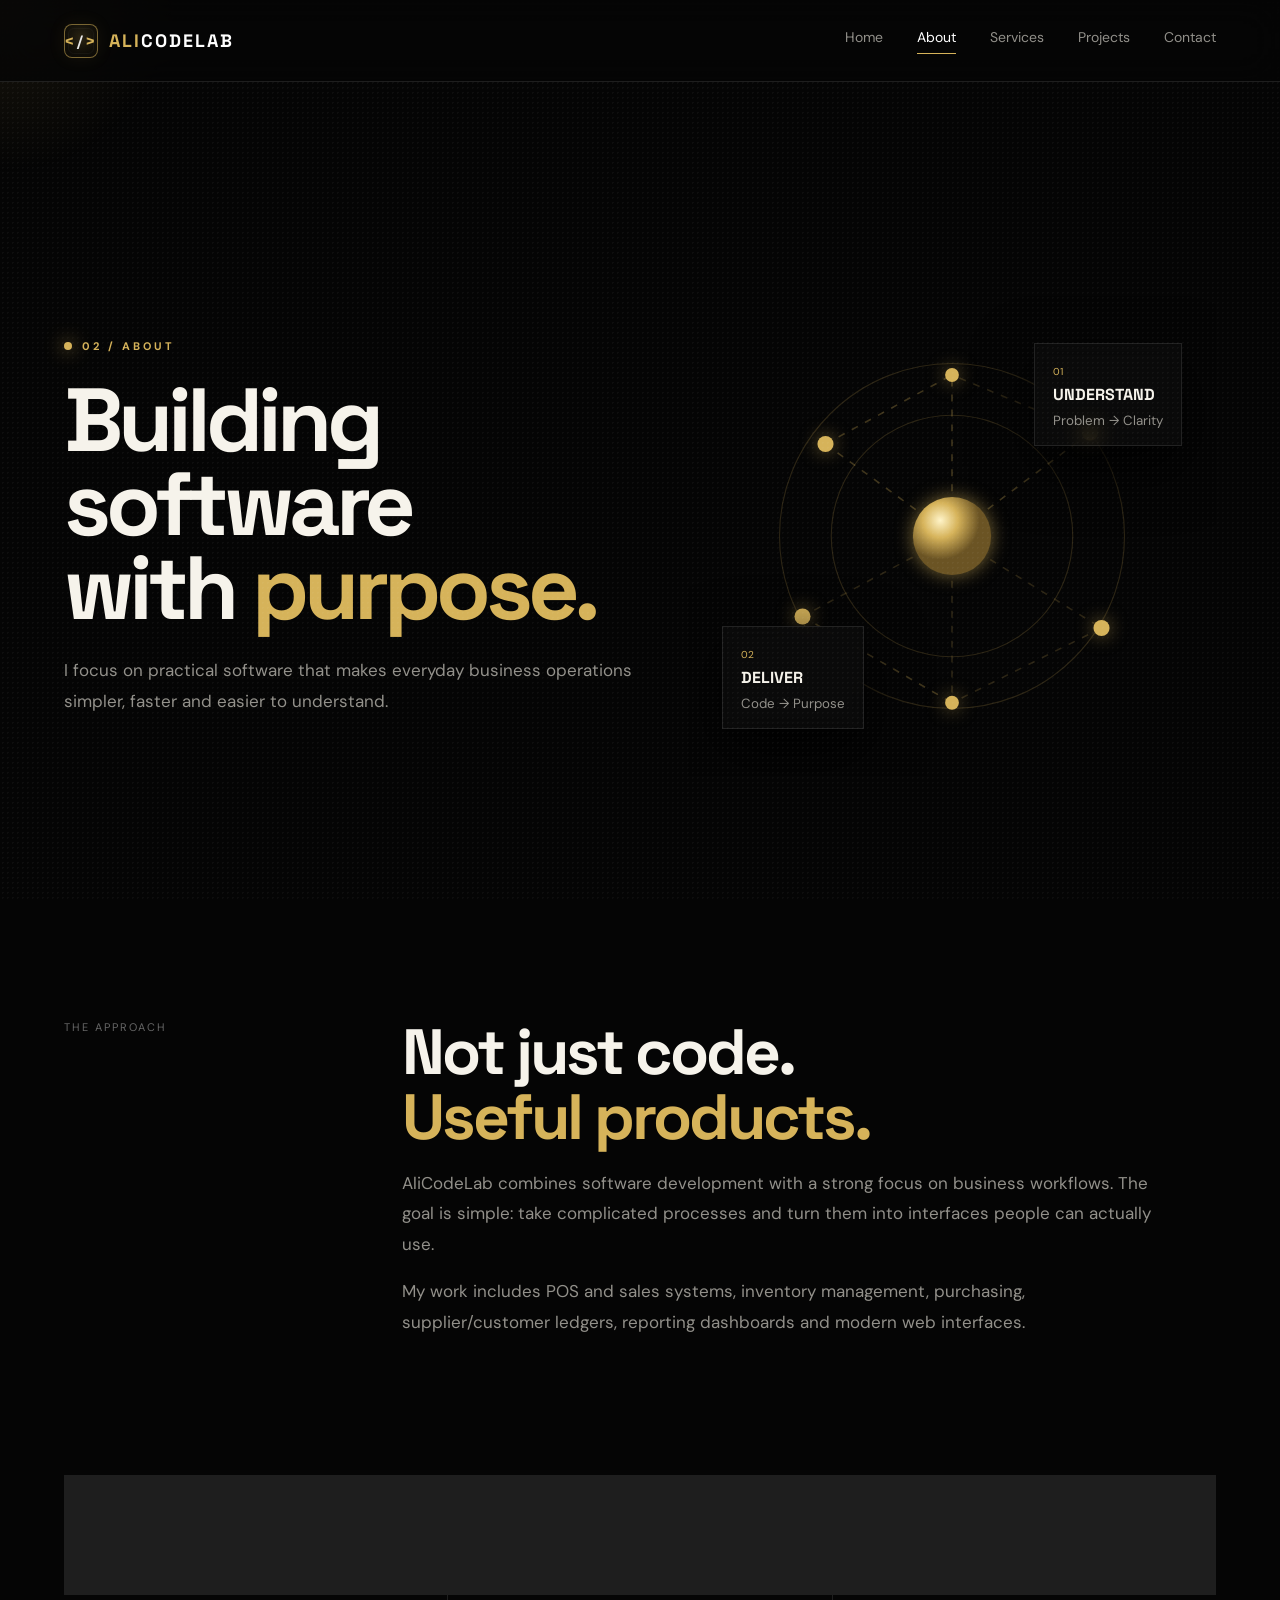
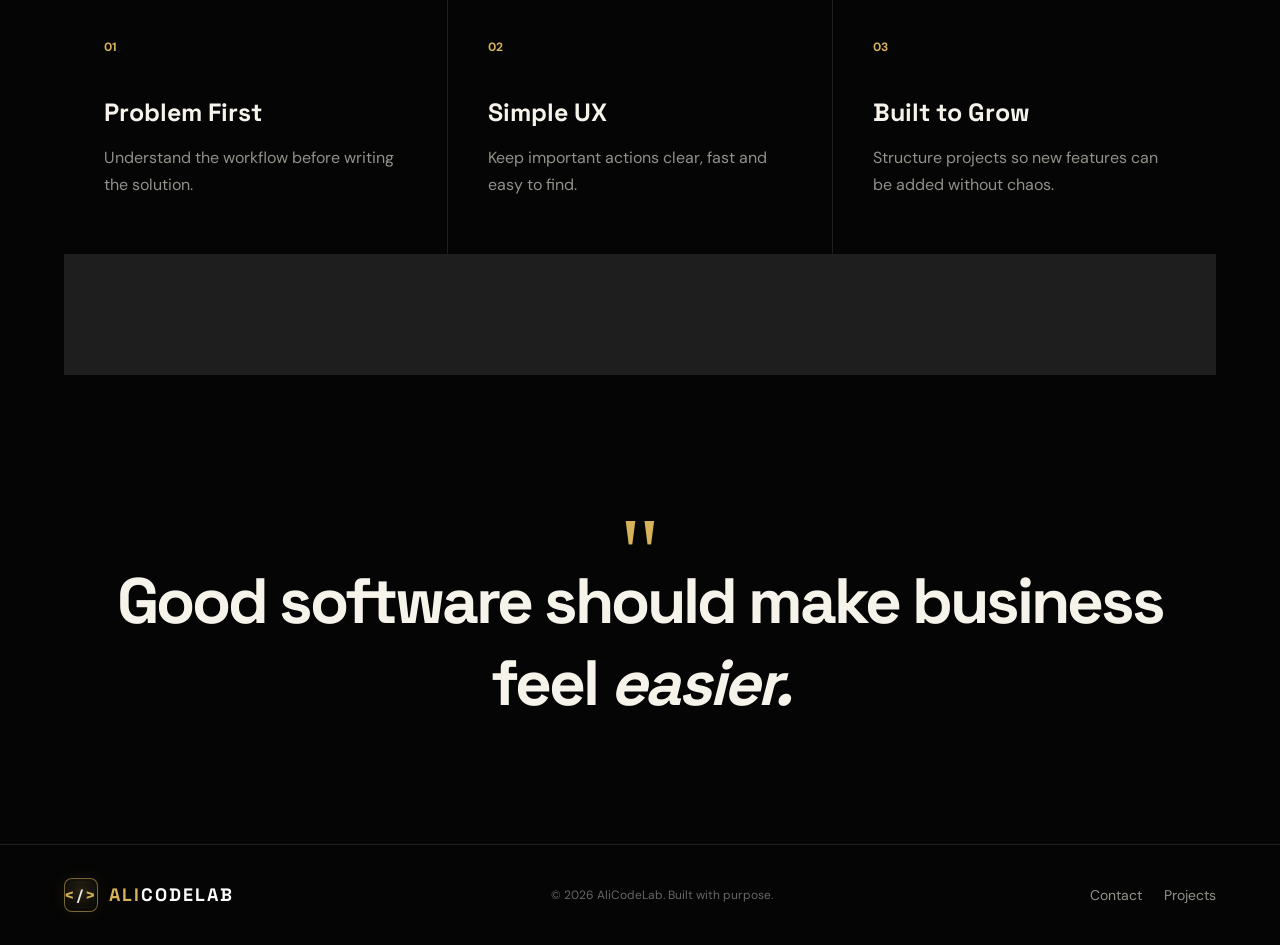
==== commit aaeb0f9f: "Refactor about.html for improved layout and styles Refactor HTML structure and styles for the about " ====
--- a/about.html
+++ b/about.html
@@ -8,7 +8,6 @@
   <meta name="theme-color" content="#050505">
   <title>About | AliCodeLab</title>
 
-  <!-- PREMIUM BLACK + GOLD DEVELOPER FAVICON -->
   <link rel="icon" type="image/svg+xml"
     href="data:image/svg+xml,%3Csvg xmlns='http://www.w3.org/2000/svg' viewBox='0 0 64 64'%3E%3Cdefs%3E%3CradialGradient id='bg' cx='50%25' cy='35%25'%3E%3Cstop offset='0' stop-color='%23201b0f'/%3E%3Cstop offset='0.65' stop-color='%230d0d0d'/%3E%3Cstop offset='1' stop-color='%23030303'/%3E%3C/radialGradient%3E%3Cfilter id='glow'%3E%3CfeGaussianBlur stdDeviation='2.2' result='blur'/%3E%3CfeMerge%3E%3CfeMergeNode in='blur'/%3E%3CfeMergeNode in='SourceGraphic'/%3E%3C/feMerge%3E%3C/filter%3E%3C/defs%3E%3Crect x='3' y='3' width='58' height='58' rx='14' fill='url(%23bg)' stroke='%23d6b35a' stroke-width='2'/%3E%3Crect x='7' y='7' width='50' height='50' rx='11' fill='none' stroke='%23d6b35a' stroke-opacity='.18'/%3E%3Cpath d='M25 20 L14 32 L25 44' fill='none' stroke='%23d6b35a' stroke-width='4.5' stroke-linecap='round' stroke-linejoin='round' filter='url(%23glow)'/%3E%3Cpath d='M39 20 L50 32 L39 44' fill='none' stroke='%23d6b35a' stroke-width='4.5' stroke-linecap='round' stroke-linejoin='round' filter='url(%23glow)'/%3E%3Cpath d='M36 17 L28 47' fill='none' stroke='%23fff1c4' stroke-width='3.5' stroke-linecap='round'/%3E%3Ccircle cx='32' cy='10' r='1.5' fill='%23ffe6a0'/%3E%3C/svg%3E">
 
@@ -27,556 +26,206 @@
       --max: 1240px
     }
 
-    * {
-      box-sizing: border-box
-    }
-
-    html {
-      scroll-behavior: smooth
-    }
-
+    * { box-sizing: border-box }
+    html { scroll-behavior: smooth; max-width: 100%; overflow-x: hidden; }
     body {
-      margin: 0;
-      background: var(--bg);
-      color: var(--text);
-      font-family: "DM Sans", sans-serif;
-      overflow-x: hidden
-    }
-
+      margin: 0; background: var(--bg); color: var(--text);
+      font-family: "DM Sans", sans-serif; overflow-x: hidden;
+      max-width: 100vw; position: relative;
+    }
     body:before {
-      content: "";
-      position: fixed;
-      inset: 0;
-      pointer-events: none;
-      opacity: .04;
+      content: ""; position: fixed; inset: 0; pointer-events: none; opacity: .04;
       background-image: radial-gradient(#fff 1px, transparent 1px);
-      background-size: 5px 5px;
-      z-index: 10
-    }
-
+      background-size: 5px 5px; z-index: 10
+    }
     .cursor-glow {
-      position: fixed;
-      width: 380px;
-      height: 380px;
-      border-radius: 50%;
+      position: fixed; width: 380px; height: 380px; border-radius: 50%;
       background: radial-gradient(circle, rgba(214, 179, 90, .10), transparent 65%);
-      pointer-events: none;
-      transform: translate(-50%, -50%);
-      z-index: 0
-    }
-
-    /* ================================
-       HEADER
-    ================================= */
+      pointer-events: none; transform: translate(-50%, -50%); z-index: 0
+    }
 
     .site-header {
-      height: 82px;
-      padding: 0 5vw;
-      display: flex;
-      align-items: center;
-      justify-content: space-between;
-      border-bottom: 1px solid var(--line);
-      position: sticky;
-      top: 0;
-      background: rgba(5, 5, 5, .82);
-      backdrop-filter: blur(18px);
-      z-index: 20
-    }
-
+      height: 82px; padding: 0 5vw; display: flex; align-items: center;
+      justify-content: space-between; border-bottom: 1px solid var(--line);
+      position: sticky; top: 0; background: rgba(5, 5, 5, .82);
+      backdrop-filter: blur(18px); z-index: 20
+    }
     .logo {
-      display: flex;
-      align-items: center;
-      gap: 11px;
-      font: 700 18px "Space Grotesk", sans-serif;
-      letter-spacing: 2px;
-      color: #fff;
-      text-decoration: none;
-      white-space: nowrap;
-    }
-
-    .logo-text b {
-      color: var(--gold);
-    }
-
-    /* DEVELOPER ICON */
+      display: flex; align-items: center; gap: 11px;
+      font: 700 18px "Space Grotesk", sans-serif; letter-spacing: 2px;
+      color: #fff; text-decoration: none; white-space: nowrap;
+    }
+    .logo-text b { color: var(--gold); }
     .dev-icon {
-      width: 34px;
-      height: 34px;
-      display: flex;
-      align-items: center;
-      justify-content: center;
-      gap: 1px;
-      border: 1px solid rgba(214, 179, 90, .55);
-      background:
-        radial-gradient(circle at 50% 40%,
-          rgba(214, 179, 90, .18),
-          rgba(214, 179, 90, .03) 65%,
-          transparent 100%);
-      color: var(--gold);
-      border-radius: 8px;
-      font: 700 17px "Space Grotesk", sans-serif;
+      width: 34px; height: 34px; display: flex; align-items: center; justify-content: center;
+      gap: 1px; border: 1px solid rgba(214, 179, 90, .55);
+      background: radial-gradient(circle at 50% 40%, rgba(214, 179, 90, .18), rgba(214, 179, 90, .03) 65%, transparent 100%);
+      color: var(--gold); border-radius: 8px; font: 700 17px "Space Grotesk", sans-serif;
       position: relative;
-      box-shadow:
-        0 0 18px rgba(214, 179, 90, .08),
-        inset 0 0 15px rgba(214, 179, 90, .05);
+      box-shadow: 0 0 18px rgba(214, 179, 90, .08), inset 0 0 15px rgba(214, 179, 90, .05);
       transition: .35s ease;
     }
-
     .dev-icon::before {
-      content: "";
+      content: ""; position: absolute; inset: 3px; border-radius: 6px;
+      border: 1px solid rgba(255, 255, 255, .035); pointer-events: none;
+    }
+    .dev-icon span:first-child { transform: translateX(1px); }
+    .dev-icon span:last-child { transform: translateX(-1px); }
+    .dev-icon i { font-style: normal; color: #fff; font-size: 15px; opacity: .9; }
+    .logo:hover .dev-icon {
+      border-color: var(--gold); transform: translateY(-2px) rotate(-2deg);
+      box-shadow: 0 0 25px rgba(214, 179, 90, .20), inset 0 0 18px rgba(214, 179, 90, .08);
+    }
+    .nav { display: flex; gap: 34px }
+    .nav a, .footer-links a { color: var(--muted); text-decoration: none; font-size: 14px; transition: .3s }
+    .nav a:hover, .nav a.active, .footer-links a:hover { color: #fff }
+    .nav a.active:after { content: ""; display: block; height: 1px; background: var(--gold); margin-top: 7px }
+    .menu-toggle { display: none; background: none; border: 0; color: #fff; font-size: 25px; cursor: pointer }
+
+    .section { width: min(var(--max), 90vw); margin: auto; padding: 120px 0; position: relative; z-index: 1 }
+    .eyebrow { font-size: 11px; letter-spacing: 3px; color: var(--gold); font-weight: 700 }
+    .eyebrow span {
+      display: inline-block; width: 8px; height: 8px; background: var(--gold);
+      border-radius: 50%; margin-right: 10px; box-shadow: 0 0 18px var(--gold)
+    }
+    h1, h2, h3 { font-family: "Space Grotesk", sans-serif; margin: 0 }
+    h1 { font-size: clamp(55px, 7vw, 105px); line-height: .94; letter-spacing: -5px; margin: 25px 0 }
+    h1 em, h2 span { color: var(--gold); font-style: normal }
+    .hero-text, .page-hero p { max-width: 660px; color: var(--muted); font-size: 17px; line-height: 1.8 }
+    .btn {
+      display: inline-flex; align-items: center; gap: 18px; padding: 15px 22px;
+      border: 1px solid var(--line); border-radius: 2px; text-decoration: none;
+      font-weight: 700; font-size: 13px; transition: .3s
+    }
+    .btn-gold { background: var(--gold); color: #090909; border-color: var(--gold) }
+    .btn-gold:hover { background: var(--gold2); transform: translateY(-3px); box-shadow: 0 12px 35px rgba(214, 179, 90, .18) }
+
+    /* ABOUT HERO with orb visual */
+    .page-hero {
+      padding-top: 150px; padding-bottom: 60px; min-height: calc(100vh - 82px);
+      display: grid; grid-template-columns: 1.05fr .95fr; align-items: center; gap: 40px;
+    }
+    .page-hero h1 { max-width: 620px }
+    .about-visual { min-height: 480px; display: grid; place-items: center; width: 100%; max-width: 100%; overflow: hidden; }
+    .node-wrap { width: min(460px, 88vw); height: min(460px, 88vw); position: relative; max-width: 100%; display: flex; align-items: center; justify-content: center; }
+    .node-svg { width: 100%; height: 100%; overflow: visible; }
+    .node-line {
+      fill: none;
+      stroke: rgba(214, 179, 90, .28);
+      stroke-width: 1.4;
+      stroke-dasharray: 6 7;
+      animation: dashFlow 3.5s linear infinite;
+    }
+    .node-line.alt { animation-duration: 5s; animation-direction: reverse; stroke: rgba(214, 179, 90, .18); }
+    .node-dot { fill: var(--gold); filter: drop-shadow(0 0 8px rgba(214,179,90,.55)); }
+    .node-dot.core {
+      fill: url(#nodeGlow);
+      animation: nodePulse 2.6s ease-in-out infinite;
+      transform-origin: center;
+      transform-box: fill-box;
+    }
+    .node-dot.small { animation: nodeBlink 3s ease-in-out infinite; transform-origin: center; transform-box: fill-box; }
+    .node-dot.small:nth-of-type(2) { animation-delay: .6s; }
+    .node-dot.small:nth-of-type(3) { animation-delay: 1.2s; }
+    .node-dot.small:nth-of-type(4) { animation-delay: 1.8s; }
+    .node-ring {
+      fill: none;
+      stroke: rgba(214, 179, 90, .18);
+      stroke-width: 1;
+    }
+
+    .visual-card {
       position: absolute;
-      inset: 3px;
-      border-radius: 6px;
-      border: 1px solid rgba(255, 255, 255, .035);
-      pointer-events: none;
-    }
-
-    .dev-icon span:first-child {
-      transform: translateX(1px);
-    }
-
-    .dev-icon span:last-child {
-      transform: translateX(-1px);
-    }
-
-    .dev-icon i {
-      font-style: normal;
-      color: #fff;
-      font-size: 15px;
-      opacity: .9;
-    }
-
-    /* HOVER ANIMATION */
-    .logo:hover .dev-icon {
-      border-color: var(--gold);
-      transform: translateY(-2px) rotate(-2deg);
-      box-shadow:
-        0 0 25px rgba(214, 179, 90, .20),
-        inset 0 0 18px rgba(214, 179, 90, .08);
-    }
-
-    .nav {
-      display: flex;
-      gap: 34px
-    }
-
-    .nav a,
-    .footer-links a {
-      color: var(--muted);
-      text-decoration: none;
-      font-size: 14px;
-      transition: .3s
-    }
-
-    .nav a:hover,
-    .nav a.active,
-    .footer-links a:hover {
-      color: #fff
-    }
-
-    .nav a.active:after {
-      content: "";
-      display: block;
-      height: 1px;
-      background: var(--gold);
-      margin-top: 7px
-    }
-
-    .menu-toggle {
-      display: none;
-      background: none;
-      border: 0;
-      color: #fff;
-      font-size: 25px;
-      cursor: pointer
-    }
-
-    /* ================================
-       GENERAL
-    ================================= */
-
-    .section {
-      width: min(var(--max), 90vw);
-      margin: auto;
-      padding: 120px 0;
-      position: relative;
-      z-index: 1
-    }
-
-    .hero {
-      min-height: calc(100vh - 82px);
-      display: grid;
-      grid-template-columns: 1.05fr .95fr;
-      align-items: center;
-      gap: 40px
-    }
-
-    .eyebrow {
-      font-size: 11px;
-      letter-spacing: 3px;
-      color: var(--gold);
-      font-weight: 700
-    }
-
-    .eyebrow span {
-      display: inline-block;
-      width: 8px;
-      height: 8px;
-      background: var(--gold);
-      border-radius: 50%;
-      margin-right: 10px;
-      box-shadow: 0 0 18px var(--gold)
-    }
-
-    h1,
-    h2,
-    h3 {
-      font-family: "Space Grotesk", sans-serif;
-      margin: 0
-    }
-
-    h1 {
-      font-size: clamp(55px, 7vw, 105px);
-      line-height: .94;
-      letter-spacing: -5px;
-      margin: 25px 0
-    }
-
-    h1 em,
-    h2 span {
-      color: var(--gold);
-      font-style: normal
-    }
-
-    .hero-text,
-    .page-hero p {
-      max-width: 660px;
-      color: var(--muted);
-      font-size: 17px;
-      line-height: 1.8
-    }
-
-    .hero-actions {
-      display: flex;
-      gap: 14px;
-      margin-top: 32px;
-      flex-wrap: wrap
-    }
-
-    .btn {
-      display: inline-flex;
-      align-items: center;
-      gap: 18px;
-      padding: 15px 22px;
+      background: rgba(12, 12, 12, .8);
       border: 1px solid var(--line);
-      border-radius: 2px;
-      text-decoration: none;
-      font-weight: 700;
-      font-size: 13px;
-      transition: .3s
-    }
-
-    .btn-gold {
-      background: var(--gold);
-      color: #090909;
-      border-color: var(--gold)
-    }
-
-    .btn-gold:hover {
-      background: var(--gold2);
-      transform: translateY(-3px);
-      box-shadow: 0 12px 35px rgba(214, 179, 90, .18)
-    }
-
-    .btn-ghost {
-      color: #fff
-    }
-
-    .btn-ghost:hover {
-      border-color: var(--gold);
-      transform: translateY(-3px)
-    }
-
-    .mini-stats {
-      display: flex;
-      gap: 35px;
-      margin-top: 65px
-    }
-
-    .mini-stats div {
-      border-left: 1px solid var(--gold);
-      padding-left: 14px
-    }
-
-    .mini-stats strong {
-      display: block;
-      font: 700 19px "Space Grotesk"
-    }
-
-    .mini-stats span {
-      font-size: 11px;
-      color: var(--muted);
-      display: block;
-      margin-top: 5px
-    }
-
-    /* ================================
-       ABOUT PAGE
-    ================================= */
-
-    .page-hero {
-      padding-top: 150px;
-      padding-bottom: 100px;
-      min-height: 62vh;
-      display: flex;
-      flex-direction: column;
-      justify-content: center
-    }
-
-    .page-hero h1 {
-      max-width: 900px
-    }
-
-    .intro-grid,
-    .two-col {
-      display: grid;
-      grid-template-columns: 25% 1fr;
-      gap: 50px
-    }
-
-    .section-label {
-      font-size: 11px;
-      letter-spacing: 2px;
-      color: #666
-    }
-
-    .big-copy {
-      max-width: 850px
-    }
-
-    .big-copy h2,
-    .prose h2 {
-      font-size: clamp(40px, 5vw, 70px);
-      line-height: 1.02;
-      letter-spacing: -3px
-    }
-
-    .big-copy p,
-    .prose p {
-      color: var(--muted);
-      font-size: 17px;
-      line-height: 1.8;
-      max-width: 760px
-    }
-
-    .text-link {
-      color: #fff;
-      text-decoration: none;
-      border-bottom: 1px solid var(--gold);
-      padding-bottom: 5px;
-      display: inline-block;
-      margin-top: 18px
-    }
-
-    .text-link span {
-      color: var(--gold);
-      margin-left: 10px
-    }
-
-    .values {
-      display: grid;
-      grid-template-columns: repeat(3, 1fr);
-      gap: 1px;
-      background: var(--line)
-    }
-
-    .values article {
-      background: var(--bg);
-      padding: 40px;
-      transition: .4s
-    }
-
-    .values article:hover {
-      background: var(--panel);
-      transform: translateY(-5px)
-    }
-
-    .values b {
-      color: var(--gold);
-      font-size: 12px
-    }
-
-    .values h3 {
-      font-size: 25px;
-      margin: 40px 0 12px
-    }
-
-    .values p {
-      color: var(--muted);
-      line-height: 1.7
-    }
-
-    .quote {
-      border-top: 1px solid var(--line);
-      text-align: center
-    }
-
-    .quote span {
-      font: 100px Georgia;
-      color: var(--gold);
-      display: block;
-      height: 65px
-    }
-
-    .quote h2 {
-      font-size: clamp(38px, 5vw, 68px);
-      letter-spacing: -3px
-    }
-
-    /* ================================
-       FOOTER
-    ================================= */
+      padding: 15px 18px;
+      backdrop-filter: blur(10px);
+      box-shadow: 0 20px 60px #000;
+      max-width: 46%;
+    }
+    .visual-card span { color: var(--gold); font-size: 10px; }
+    .visual-card b { display: block; font: 700 16px "Space Grotesk"; margin: 4px 0; }
+    .visual-card small { color: var(--muted); }
+    .card-top { right: 0; top: 8%; }
+    .card-bottom { left: 0; bottom: 8%; }
+
+    @keyframes dashFlow { to { stroke-dashoffset: -130; } }
+    @keyframes nodePulse {
+      0%, 100% { transform: scale(1); opacity: 1; }
+      50% { transform: scale(1.18); opacity: .85; }
+    }
+    @keyframes nodeBlink {
+      0%, 100% { opacity: .4; transform: scale(.85); }
+      50% { opacity: 1; transform: scale(1.15); }
+    }
+
+    .intro-grid, .two-col { display: grid; grid-template-columns: 25% 1fr; gap: 50px }
+    .section-label { font-size: 11px; letter-spacing: 2px; color: #666 }
+    .big-copy { max-width: 850px }
+    .big-copy h2, .prose h2 { font-size: clamp(40px, 5vw, 70px); line-height: 1.02; letter-spacing: -3px }
+    .big-copy p, .prose p { color: var(--muted); font-size: 17px; line-height: 1.8; max-width: 760px }
+    .text-link { color: #fff; text-decoration: none; border-bottom: 1px solid var(--gold); padding-bottom: 5px; display: inline-block; margin-top: 18px }
+    .text-link span { color: var(--gold); margin-left: 10px }
+
+    .values { display: grid; grid-template-columns: repeat(3, 1fr); gap: 1px; background: var(--line) }
+    .values article { background: var(--bg); padding: 40px; transition: .4s }
+    .values article:hover { background: var(--panel); transform: translateY(-5px) }
+    .values b { color: var(--gold); font-size: 12px }
+    .values h3 { font-size: 25px; margin: 40px 0 12px }
+    .values p { color: var(--muted); line-height: 1.7 }
+
+    .quote { border-top: 1px solid var(--line); text-align: center }
+    .quote span { font: 100px Georgia; color: var(--gold); display: block; height: 65px }
+    .quote h2 { font-size: clamp(38px, 5vw, 68px); letter-spacing: -3px }
 
     footer {
-      border-top: 1px solid var(--line);
-      padding: 30px 5vw;
-      display: flex;
-      justify-content: space-between;
-      align-items: center;
-      gap: 20px;
-      color: #666;
-      font-size: 12px;
-    }
-
-    .footer-links {
-      display: flex;
-      gap: 22px;
-    }
-
-    /* ================================
-       REVEAL ANIMATION (matches index.html)
-    ================================= */
-
-    .reveal {
-      opacity: 0;
-      transform: translateY(25px);
-      transition: opacity .8s, transform .8s;
-    }
-
-    .reveal.show {
-      opacity: 1;
-      transform: none;
-    }
-
-    /* ================================
-       ANIMATIONS
-    ================================= */
-
-    @keyframes marquee {
-      to {
-        transform: translateX(-50%)
+      border-top: 1px solid var(--line); padding: 30px 5vw; display: flex;
+      justify-content: space-between; align-items: center; gap: 20px; color: #666; font-size: 12px;
+    }
+    .footer-links { display: flex; gap: 22px; }
+
+    .reveal { opacity: 0; transform: translateY(25px); transition: opacity .8s, transform .8s; }
+    .reveal.show { opacity: 1; transform: none; }
+
+    @media(max-width:800px) {
+      .site-header { height: 70px }
+      .menu-toggle { display: block }
+      .nav {
+        display: none; position: absolute; top: 70px; left: 0; right: 0;
+        background: #080808; border-bottom: 1px solid var(--line);
+        padding: 20px 5vw; flex-direction: column; gap: 18px
       }
-    }
-
-    /* ================================
-       MOBILE
-    ================================= */
-
-    @media(max-width:800px) {
-      .site-header {
-        height: 70px
+      .nav.open { display: flex }
+      .nav a.active:after { display: none }
+      .section { padding: 80px 0 }
+      .page-hero {
+        grid-template-columns: 1fr; min-height: auto;
+        padding-top: 60px; padding-bottom: 30px; gap: 20px;
       }
-
-      .menu-toggle {
-        display: block
-      }
-
-      .nav {
-        display: none;
-        position: absolute;
-        top: 70px;
-        left: 0;
-        right: 0;
-        background: #080808;
-        border-bottom: 1px solid var(--line);
-        padding: 20px 5vw;
-        flex-direction: column;
-        gap: 18px
-      }
-
-      .nav.open {
-        display: flex
-      }
-
-      .nav a.active:after {
-        display: none
-      }
-
-      .section {
-        padding: 80px 0
-      }
-
-      .page-hero {
-        min-height: auto;
-        padding-top: 100px;
-        padding-bottom: 70px
-      }
-
-      .intro-grid,
-      .two-col {
-        grid-template-columns: 1fr;
-        gap: 25px
-      }
-
-      .values {
-        grid-template-columns: 1fr
-      }
-
-      .quote h2 {
-        letter-spacing: -2px
-      }
-
-      footer {
-        flex-direction: column;
-        align-items: flex-start
-      }
-
-      .page-hero h1 {
-        font-size: 58px;
-        letter-spacing: -3px
-      }
-
-      .logo {
-        gap: 9px;
-        font-size: 16px
-      }
-
-      .dev-icon {
-        width: 31px;
-        height: 31px;
-        font-size: 15px
-      }
-    }
-
-    /* ================================
-       REDUCED MOTION
-    ================================= */
+      .page-hero h1 { font-size: 46px; letter-spacing: -3px; max-width: 100%; }
+      .about-visual { min-height: 340px; order: -1; }
+      .node-wrap { width: 80vw; height: 80vw; max-width: 340px; max-height: 340px; }
+      .visual-card { padding: 10px 12px; max-width: 44%; }
+      .visual-card b { font-size: 13px; }
+      .visual-card span, .visual-card small { font-size: 9px; }
+      .intro-grid, .two-col { grid-template-columns: 1fr; gap: 25px }
+      .values { grid-template-columns: 1fr }
+      .quote h2 { letter-spacing: -2px }
+      footer { flex-direction: column; align-items: flex-start }
+      .logo { gap: 9px; font-size: 16px }
+      .dev-icon { width: 31px; height: 31px; font-size: 15px }
+    }
+
+    @media(max-width:420px) {
+      .node-wrap { width: 84vw; height: 84vw; }
+      .visual-card { max-width: 48%; padding: 8px 10px; }
+    }
 
     @media(prefers-reduced-motion:reduce) {
-      html {
-        scroll-behavior: auto
-      }
-
-      .reveal {
-        opacity: 1;
-        transform: none;
-        transition: none
-      }
-
-      .logo:hover .dev-icon,
-      .values article:hover {
-        transform: none
-      }
+      html { scroll-behavior: auto }
+      .reveal { opacity: 1; transform: none; transition: none }
+      .logo:hover .dev-icon, .values article:hover { transform: none }
+      .node-line, .node-dot.core, .node-dot.small { animation: none !important; }
     }
   </style>
 </head>
@@ -585,28 +234,12 @@
 
   <div class="cursor-glow"></div>
 
-  <!-- ================================
-       HEADER
-  ================================= -->
-
   <header class="site-header">
-
     <a class="logo" href="index.html">
-
-      <span class="dev-icon" aria-hidden="true">
-        <span>&lt;</span>
-        <i>/</i>
-        <span>&gt;</span>
-      </span>
-
-      <span class="logo-text">
-        <b>ALI</b>CODELAB
-      </span>
-
+      <span class="dev-icon" aria-hidden="true"><span>&lt;</span><i>/</i><span>&gt;</span></span>
+      <span class="logo-text"><b>ALI</b>CODELAB</span>
     </a>
-
     <button class="menu-toggle" aria-label="Open menu" aria-expanded="false">☰</button>
-
     <nav class="nav">
       <a href="index.html">Home</a>
       <a class="active" href="about.html">About</a>
@@ -614,284 +247,132 @@
       <a href="projects.html">Projects</a>
       <a href="contact.html">Contact</a>
     </nav>
-
   </header>
 
-  <!-- ================================
-       MAIN
-  ================================= -->
-
   <main>
 
-    <!-- ABOUT HERO -->
-
     <section class="page-hero section">
-
-      <div class="eyebrow reveal"><span></span>02 / ABOUT</div>
-
-      <h1 class="reveal">
-        Building software<br>
-        with <em>purpose.</em>
-      </h1>
-
-      <p class="reveal">
-        I focus on practical software that makes everyday business operations simpler, faster and easier to understand.
-      </p>
-
+      <div class="hero-copy">
+        <div class="eyebrow reveal"><span></span>02 / ABOUT</div>
+        <h1 class="reveal">Building software<br>with <em>purpose.</em></h1>
+        <p class="reveal">I focus on practical software that makes everyday business operations simpler, faster and easier to understand.</p>
+      </div>
+
+      <div class="about-visual reveal">
+        <div class="node-wrap">
+          <svg class="node-svg" viewBox="0 0 400 400" xmlns="http://www.w3.org/2000/svg">
+            <defs>
+              <radialGradient id="nodeGlow" cx="35%" cy="30%">
+                <stop offset="0%" stop-color="#fff4c8"/>
+                <stop offset="45%" stop-color="#d6b35a"/>
+                <stop offset="100%" stop-color="#6b5424"/>
+              </radialGradient>
+            </defs>
+
+            <circle class="node-ring" cx="200" cy="200" r="150"/>
+            <circle class="node-ring" cx="200" cy="200" r="105"/>
+
+            <path class="node-line" d="M200,200 L90,120"/>
+            <path class="node-line" d="M200,200 L320,110"/>
+            <path class="node-line alt" d="M200,200 L70,270"/>
+            <path class="node-line alt" d="M200,200 L330,280"/>
+            <path class="node-line" d="M200,200 L200,60"/>
+            <path class="node-line alt" d="M200,200 L200,345"/>
+            <path class="node-line" d="M90,120 L200,60"/>
+            <path class="node-line alt" d="M320,110 L200,60"/>
+            <path class="node-line" d="M70,270 L200,345"/>
+            <path class="node-line alt" d="M330,280 L200,345"/>
+
+            <circle class="node-dot core" cx="200" cy="200" r="34"/>
+            <circle class="node-dot small" cx="90" cy="120" r="7"/>
+            <circle class="node-dot small" cx="320" cy="110" r="7"/>
+            <circle class="node-dot small" cx="70" cy="270" r="7"/>
+            <circle class="node-dot small" cx="330" cy="280" r="7"/>
+            <circle class="node-dot small" cx="200" cy="60" r="6"/>
+            <circle class="node-dot small" cx="200" cy="345" r="6"/>
+          </svg>
+
+          <div class="visual-card card-top">
+            <span>01</span>
+            <b>UNDERSTAND</b>
+            <small>Problem → Clarity</small>
+          </div>
+
+          <div class="visual-card card-bottom">
+            <span>02</span>
+            <b>DELIVER</b>
+            <small>Code → Purpose</small>
+          </div>
+
+        </div>
+      </div>
     </section>
 
-    <!-- APPROACH -->
-
     <section class="section two-col">
-
-      <div class="section-label reveal">
-        THE APPROACH
+      <div class="section-label reveal">THE APPROACH</div>
+      <div class="prose reveal">
+        <h2>Not just code.<br><span>Useful products.</span></h2>
+        <p>AliCodeLab combines software development with a strong focus on business workflows. The goal is simple: take complicated processes and turn them into interfaces people can actually use.</p>
+        <p>My work includes POS and sales systems, inventory management, purchasing, supplier/customer ledgers, reporting dashboards and modern web interfaces.</p>
       </div>
-
-      <div class="prose reveal">
-
-        <h2>
-          Not just code.<br>
-          <span>Useful products.</span>
-        </h2>
-
-        <p>
-          AliCodeLab combines software development with a strong focus on business workflows.
-          The goal is simple: take complicated processes and turn them into interfaces people can actually use.
-        </p>
-
-        <p>
-          My work includes POS and sales systems, inventory management, purchasing,
-          supplier/customer ledgers, reporting dashboards and modern web interfaces.
-        </p>
-
-      </div>
-
     </section>
 
-    <!-- VALUES -->
-
     <section class="section values">
-
-      <article class="reveal">
-
-        <b>01</b>
-
-        <h3>Problem First</h3>
-
-        <p>
-          Understand the workflow before writing the solution.
-        </p>
-
-      </article>
-
-      <article class="reveal">
-
-        <b>02</b>
-
-        <h3>Simple UX</h3>
-
-        <p>
-          Keep important actions clear, fast and easy to find.
-        </p>
-
-      </article>
-
-      <article class="reveal">
-
-        <b>03</b>
-
-        <h3>Built to Grow</h3>
-
-        <p>
-          Structure projects so new features can be added without chaos.
-        </p>
-
-      </article>
-
+      <article class="reveal"><b>01</b><h3>Problem First</h3><p>Understand the workflow before writing the solution.</p></article>
+      <article class="reveal"><b>02</b><h3>Simple UX</h3><p>Keep important actions clear, fast and easy to find.</p></article>
+      <article class="reveal"><b>03</b><h3>Built to Grow</h3><p>Structure projects so new features can be added without chaos.</p></article>
     </section>
 
-    <!-- QUOTE -->
-
     <section class="section quote">
-
-      <span class="reveal">“</span>
-
-      <h2 class="reveal">
-        Good software should make business feel <em>easier.</em>
-      </h2>
-
+      <span class="reveal">"</span>
+      <h2 class="reveal">Good software should make business feel <em>easier.</em></h2>
     </section>
 
   </main>
 
-  <!-- ================================
-       FOOTER
-  ================================= -->
-
   <footer>
-
     <a class="logo" href="index.html">
-
-      <span class="dev-icon" aria-hidden="true">
-        <span>&lt;</span>
-        <i>/</i>
-        <span>&gt;</span>
-      </span>
-
-      <span class="logo-text">
-        <b>ALI</b>CODELAB
-      </span>
-
+      <span class="dev-icon" aria-hidden="true"><span>&lt;</span><i>/</i><span>&gt;</span></span>
+      <span class="logo-text"><b>ALI</b>CODELAB</span>
     </a>
-
-    <p>
-      © 2026 AliCodeLab. Built with purpose.
-    </p>
-
-    <div class="footer-links">
-      <a href="contact.html">Contact</a>
-      <a href="projects.html">Projects</a>
-    </div>
-
+    <p>© 2026 AliCodeLab. Built with purpose.</p>
+    <div class="footer-links"><a href="contact.html">Contact</a><a href="projects.html">Projects</a></div>
   </footer>
 
-  <!-- ================================
-       JAVASCRIPT
-  ================================= -->
-
   <script>
-
-    /* ================================
-       MOBILE MENU
-    ================================= */
-
     const menu = document.querySelector('.menu-toggle');
     const nav = document.querySelector('.nav');
-
     if (menu && nav) {
-
       menu.addEventListener('click', () => {
-
         nav.classList.toggle('open');
-
-        const isOpen = nav.classList.contains('open');
-
-        menu.setAttribute(
-          'aria-expanded',
-          isOpen ? 'true' : 'false'
-        );
-
+        menu.setAttribute('aria-expanded', nav.classList.contains('open') ? 'true' : 'false');
       });
-
-    }
-
-    /* ================================
-       CLOSE MOBILE MENU AFTER CLICK
-    ================================= */
-
+    }
     document.querySelectorAll('.nav a').forEach(link => {
-
       link.addEventListener('click', () => {
-
         if (nav && nav.classList.contains('open')) {
-
           nav.classList.remove('open');
-
-          if (menu) {
-            menu.setAttribute(
-              'aria-expanded',
-              'false'
-            );
-          }
-
+          if (menu) menu.setAttribute('aria-expanded', 'false');
         }
-
       });
-
     });
-
-    /* ================================
-       CURSOR GLOW
-    ================================= */
-
     const glow = document.querySelector('.cursor-glow');
-
     window.addEventListener('pointermove', e => {
-
-      if (glow) {
-
-        glow.style.left = e.clientX + 'px';
-        glow.style.top = e.clientY + 'px';
-
+      if (glow) { glow.style.left = e.clientX + 'px'; glow.style.top = e.clientY + 'px'; }
+    });
+    const obs = new IntersectionObserver(entries => {
+      entries.forEach(e => { if (e.isIntersecting) e.target.classList.add('show'); });
+    }, { threshold: .12 });
+    document.querySelectorAll('.reveal').forEach(el => obs.observe(el));
+    document.querySelectorAll('a[href]').forEach(a => {
+      if (a.hostname === location.hostname && a.pathname === location.pathname && a.hash) {
+        a.addEventListener('click', e => {
+          const t = document.querySelector(a.hash);
+          if (t) { e.preventDefault(); t.scrollIntoView({ behavior: 'smooth' }); }
+        });
       }
-
     });
-
-    /* ================================
-       SCROLL REVEAL (matches index.html: re-triggers, no unobserve)
-    ================================= */
-
-    const obs = new IntersectionObserver(
-
-      entries => {
-
-        entries.forEach(e => {
-
-          if (e.isIntersecting) {
-
-            e.target.classList.add('show');
-
-          }
-
-        });
-
-      },
-
-      {
-        threshold: .12
-      }
-
-    );
-
-    document
-      .querySelectorAll('.reveal')
-      .forEach(el => obs.observe(el));
-
-    /* ================================
-       SAME PAGE SMOOTH LINKS
-    ================================= */
-
-    document.querySelectorAll('a[href]').forEach(a => {
-
-      if (
-        a.hostname === location.hostname &&
-        a.pathname === location.pathname &&
-        a.hash
-      ) {
-
-        a.addEventListener('click', e => {
-
-          const t = document.querySelector(a.hash);
-
-          if (t) {
-
-            e.preventDefault();
-
-            t.scrollIntoView({
-              behavior: 'smooth'
-            });
-
-          }
-
-        });
-
-      }
-
-    });
-
   </script>
 
 </body>
-
 </html>
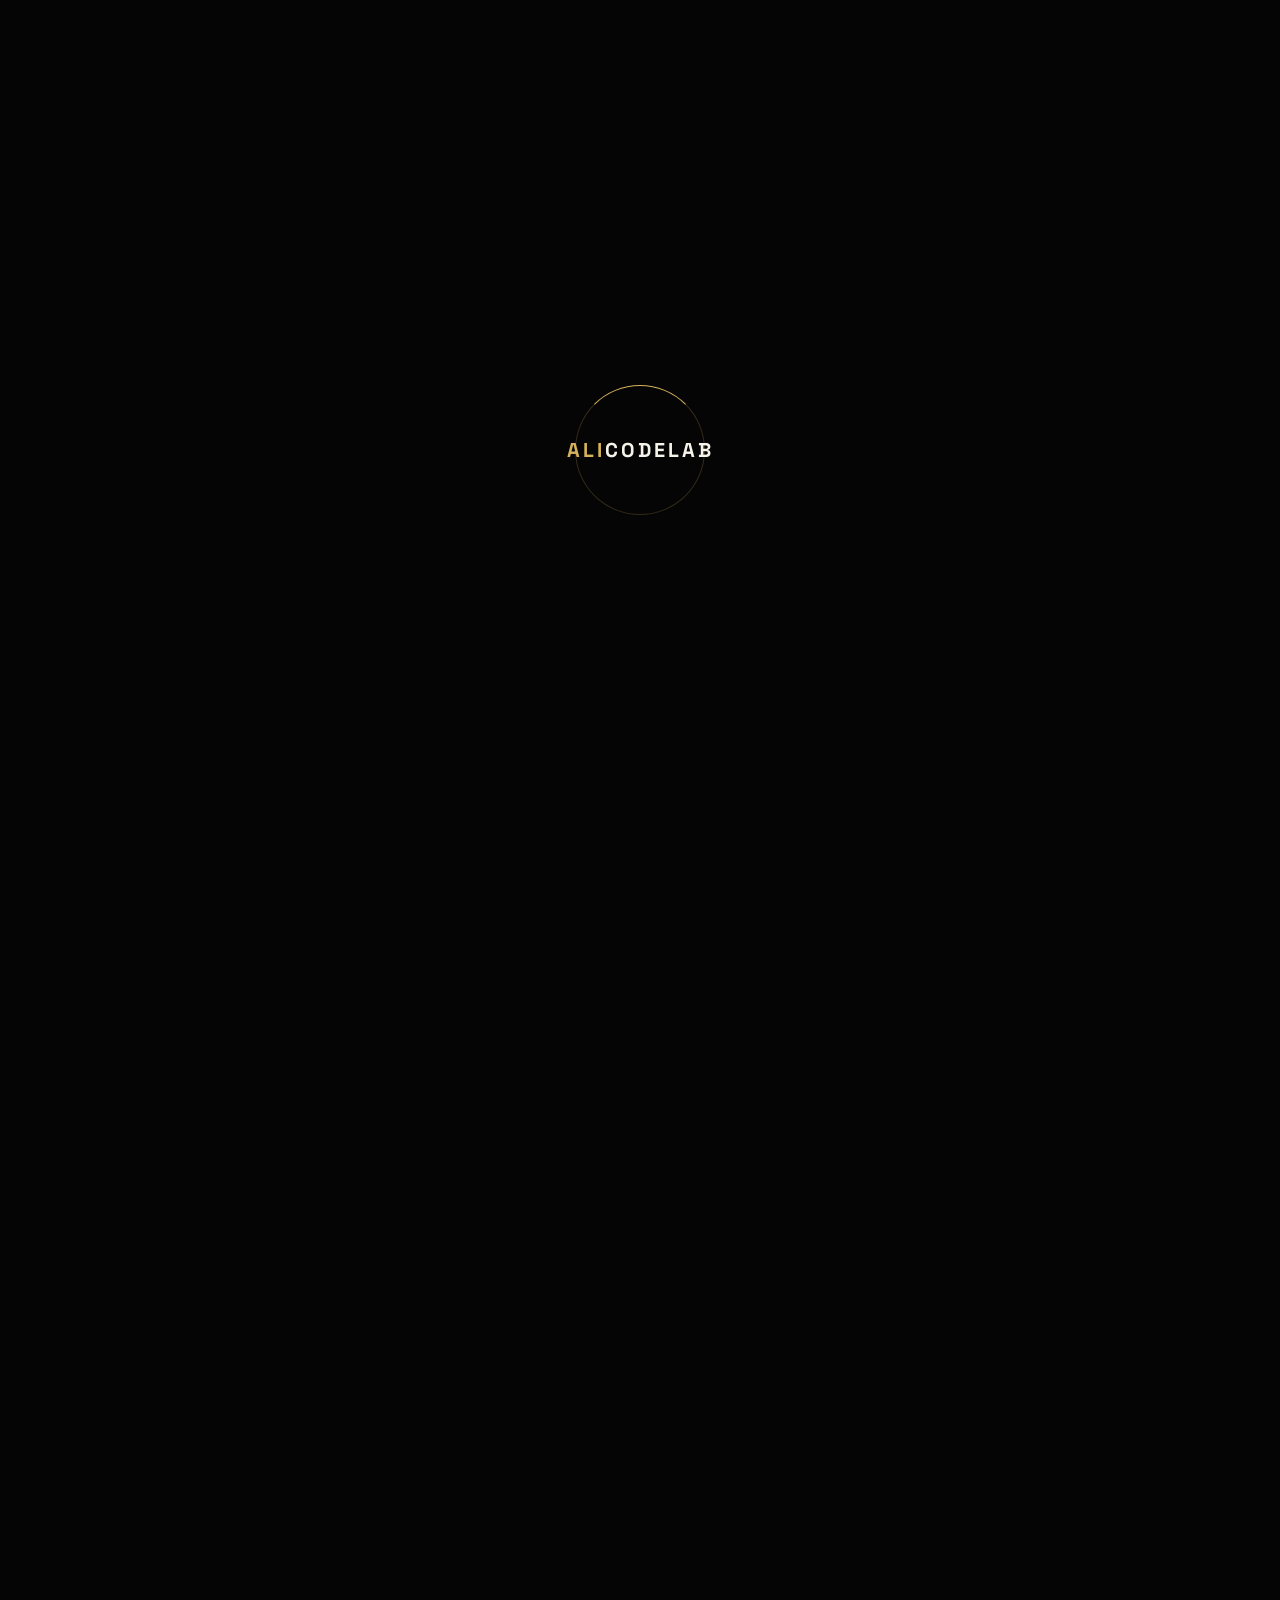
==== commit 9d8ec05f: "Implement preloader for page loading indication Added a preloader with animation and styling to enha" ====
--- a/about.html
+++ b/about.html
@@ -227,10 +227,43 @@
       .logo:hover .dev-icon, .values article:hover { transform: none }
       .node-line, .node-dot.core, .node-dot.small { animation: none !important; }
     }
+  
+    /* PRELOADER */
+    body.locked { overflow: hidden; height: 100vh; }
+    #preloader{position:fixed;inset:0;width:100vw;height:100vh;overflow:hidden;background:var(--bg);z-index:999;display:flex;align-items:center;justify-content:center;transition:opacity .6s ease,visibility .6s ease}
+    #preloader.loaded{opacity:0;visibility:hidden;pointer-events:none}
+    .pre-wrap{position:relative;display:flex;align-items:center;justify-content:center;width:130px;height:130px;overflow:visible}
+    .pre-ring{position:absolute;inset:0;border-radius:50%;border:1px solid rgba(214,179,90,.22);border-top-color:var(--gold);animation:preSpin 1.1s linear infinite}
+    .pre-icon{width:64px;height:64px;display:flex;align-items:center;justify-content:center;gap:1px;border:1px solid rgba(214,179,90,.55);background:radial-gradient(circle at 50% 40%,rgba(214,179,90,.18),rgba(214,179,90,.03) 65%,transparent 100%);color:var(--gold);border-radius:14px;font:700 30px "Space Grotesk",sans-serif;position:absolute;box-shadow:0 0 25px rgba(214,179,90,.12),inset 0 0 20px rgba(214,179,90,.06);animation:preFloat 1.6s ease-in-out infinite;z-index:1;transition:opacity .4s ease,transform .4s ease}
+    .pre-icon.fade-out{opacity:0;transform:scale(.7)}
+    .pre-icon:before{content:"";position:absolute;inset:5px;border-radius:10px;border:1px solid rgba(255,255,255,.04);pointer-events:none}
+    .pre-icon span:first-child{transform:translateX(2px)}
+    .pre-icon span:last-child{transform:translateX(-2px)}
+    .pre-icon i{font-style:normal;color:#fff;font-size:27px;opacity:.9}
+    .pre-label{position:absolute;left:50%;top:50%;transform:translate(-50%,-50%) scale(.8);font:700 20px "Space Grotesk",sans-serif;letter-spacing:3px;color:var(--text);white-space:nowrap;opacity:0;transition:opacity .4s ease,transform .4s ease;z-index:1000;max-width:80vw}
+    .pre-label.show{opacity:1;transform:translate(-50%,-50%) scale(1)}
+    .pre-label b{color:var(--gold)}
+    @media(max-width:420px){.pre-label{font-size:15px;letter-spacing:2px}}
+    @keyframes preSpin{to{transform:rotate(360deg)}}
+    @keyframes preFloat{0%,100%{transform:translateY(0)}50%{transform:translateY(-4px)}}
+    @media(prefers-reduced-motion:reduce){.pre-ring,.pre-icon{animation:none!important}}
+
   </style>
 </head>
 
-<body>
+<body class="locked">
+
+  <div id="preloader">
+    <div class="pre-wrap">
+      <div class="pre-ring"></div>
+      <div class="pre-icon" aria-hidden="true">
+        <span>&lt;</span><i>/</i><span>&gt;</span>
+      </div>
+      <div class="pre-label" id="preLabel"><b>ALI</b>CODELAB</div>
+    </div>
+  </div>
+
+
 
   <div class="cursor-glow"></div>
 
@@ -340,6 +373,23 @@
   </footer>
 
   <script>
+
+    window.addEventListener('load', () => {
+      const pre = document.getElementById('preloader');
+      const icon = document.querySelector('.pre-icon');
+      const label = document.getElementById('preLabel');
+      const body = document.body;
+      setTimeout(() => {
+        icon.classList.add('fade-out');
+        label.classList.add('show');
+        setTimeout(() => {
+          pre.classList.add('loaded');
+          body.classList.remove('locked');
+          pre.addEventListener('transitionend', () => { pre.remove(); }, { once: true });
+        }, 700);
+      }, 900);
+    });
+
     const menu = document.querySelector('.menu-toggle');
     const nav = document.querySelector('.nav');
     if (menu && nav) {
